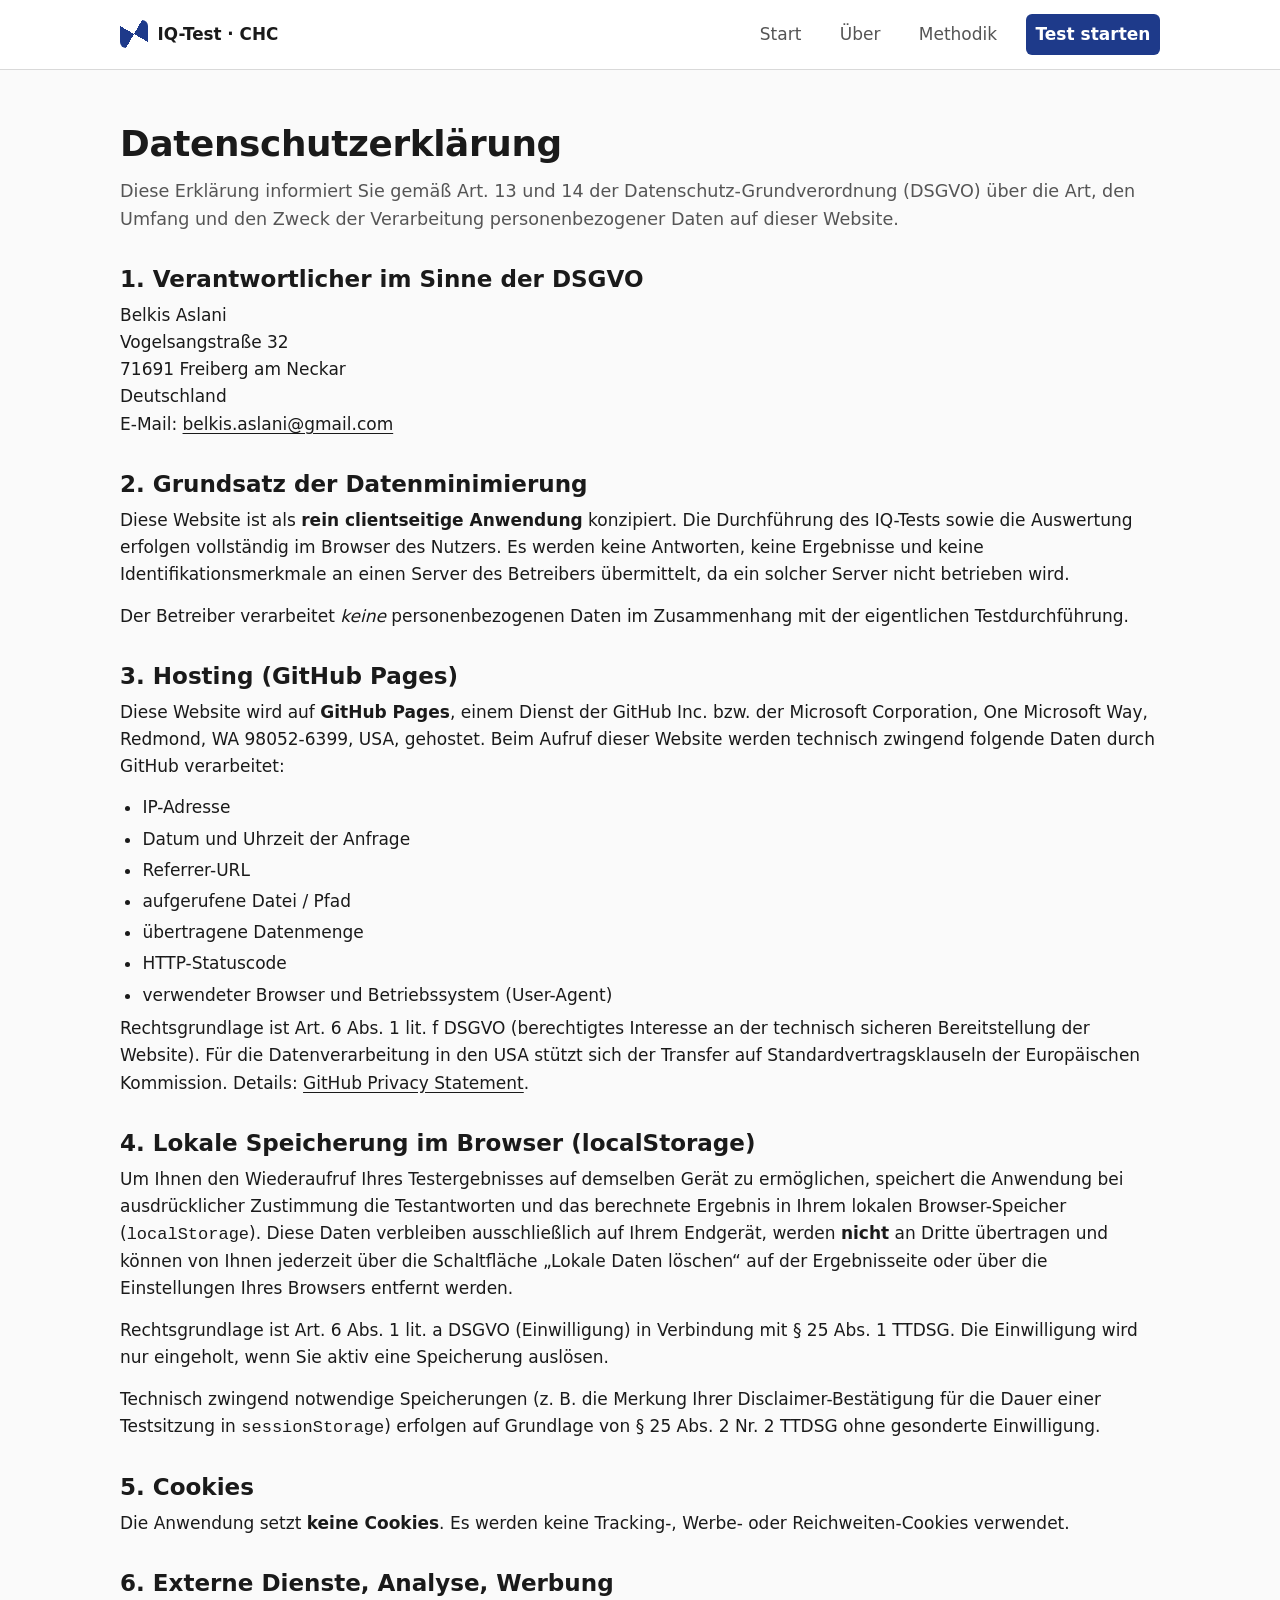
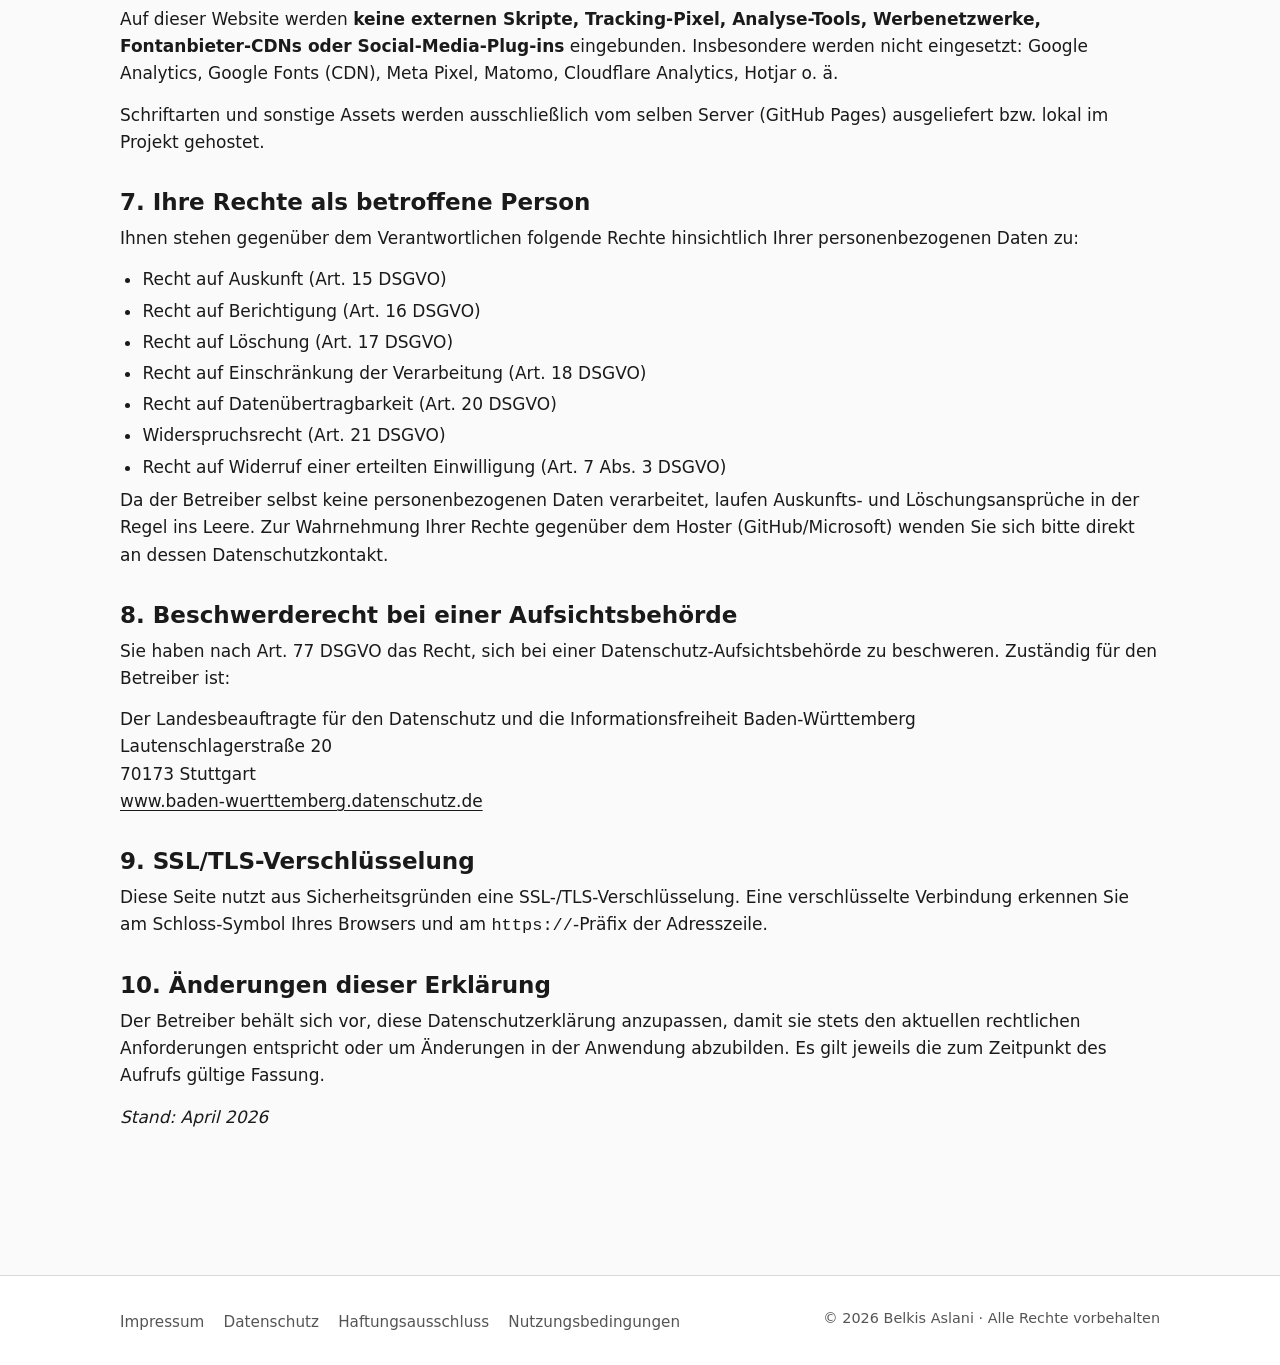
==== datenschutz.html @ 22a3ad87 "feat: IQ-Test · CHC v1.0 – statische, datenschutzfreundliche Web-App Wissenschaftlich fundierter Sel" ====
<!doctype html>
<html lang="de">
<head>
  <meta charset="utf-8">
  <meta name="viewport" content="width=device-width,initial-scale=1">
  <meta name="robots" content="index,follow">
  <meta name="description" content="Datenschutzerklärung nach DSGVO für den IQ-Test (CHC-basiert).">
  <title>Datenschutz – IQ-Test (CHC-basiert)</title>
  <link rel="stylesheet" href="assets/css/reset.css">
  <link rel="stylesheet" href="assets/css/main.css">
  <link rel="stylesheet" href="assets/css/print.css" media="print">
  <link rel="manifest" href="manifest.json">
  <link rel="icon" href="assets/img/favicon.svg" type="image/svg+xml">
</head>
<body>
  <a class="skiplink" href="#main">Zum Inhalt springen</a>
  <header class="site-header">
    <div class="container">
      <a class="brand" href="index.html" aria-label="Zur Startseite">
        <span class="brand-mark" aria-hidden="true"></span>
        <span class="brand-name">IQ-Test · CHC</span>
      </a>
      <nav class="site-nav" aria-label="Hauptnavigation">
        <a href="index.html">Start</a>
        <a href="ueber.html">Über</a>
        <a href="methodik.html">Methodik</a>
        <a href="test.html" class="btn-nav">Test starten</a>
      </nav>
    </div>
  </header>

  <main id="main" class="container content">
    <h1>Datenschutzerklärung</h1>
    <p class="lead">Diese Erklärung informiert Sie gemäß Art. 13 und 14 der Datenschutz-Grundverordnung
       (DSGVO) über die Art, den Umfang und den Zweck der Verarbeitung personenbezogener Daten auf
       dieser Website.</p>

    <section aria-labelledby="verantwortlicher">
      <h2 id="verantwortlicher">1. Verantwortlicher im Sinne der DSGVO</h2>
      <address>
        Belkis Aslani<br>
        Vogelsangstraße 32<br>
        71691 Freiberg am Neckar<br>
        Deutschland<br>
        E-Mail: <a href="mailto:belkis.aslani@gmail.com">belkis.aslani@gmail.com</a>
      </address>
    </section>

    <section aria-labelledby="grundsatz">
      <h2 id="grundsatz">2. Grundsatz der Datenminimierung</h2>
      <p>Diese Website ist als <strong>rein clientseitige Anwendung</strong> konzipiert. Die Durchführung
         des IQ-Tests sowie die Auswertung erfolgen vollständig im Browser des Nutzers. Es werden keine
         Antworten, keine Ergebnisse und keine Identifikationsmerkmale an einen Server des Betreibers
         übermittelt, da ein solcher Server nicht betrieben wird.</p>
      <p>Der Betreiber verarbeitet <em>keine</em> personenbezogenen Daten im Zusammenhang mit der
         eigentlichen Testdurchführung.</p>
    </section>

    <section aria-labelledby="hosting">
      <h2 id="hosting">3. Hosting (GitHub Pages)</h2>
      <p>Diese Website wird auf <strong>GitHub Pages</strong>, einem Dienst der GitHub Inc. bzw. der
         Microsoft Corporation, One Microsoft Way, Redmond, WA 98052-6399, USA, gehostet. Beim Aufruf
         dieser Website werden technisch zwingend folgende Daten durch GitHub verarbeitet:</p>
      <ul>
        <li>IP-Adresse</li>
        <li>Datum und Uhrzeit der Anfrage</li>
        <li>Referrer-URL</li>
        <li>aufgerufene Datei / Pfad</li>
        <li>übertragene Datenmenge</li>
        <li>HTTP-Statuscode</li>
        <li>verwendeter Browser und Betriebssystem (User-Agent)</li>
      </ul>
      <p>Rechtsgrundlage ist Art. 6 Abs. 1 lit. f DSGVO (berechtigtes Interesse an der technisch sicheren
         Bereitstellung der Website). Für die Datenverarbeitung in den USA stützt sich der Transfer auf
         Standardvertragsklauseln der Europäischen Kommission. Details:
         <a href="https://docs.github.com/site-policy/privacy-policies/github-general-privacy-statement"
            rel="noopener" target="_blank">GitHub Privacy Statement</a>.</p>
    </section>

    <section aria-labelledby="localstorage">
      <h2 id="localstorage">4. Lokale Speicherung im Browser (localStorage)</h2>
      <p>Um Ihnen den Wiederaufruf Ihres Testergebnisses auf demselben Gerät zu ermöglichen, speichert
         die Anwendung bei ausdrücklicher Zustimmung die Testantworten und das berechnete Ergebnis in
         Ihrem lokalen Browser-Speicher (<code>localStorage</code>). Diese Daten verbleiben
         ausschließlich auf Ihrem Endgerät, werden <strong>nicht</strong> an Dritte übertragen und
         können von Ihnen jederzeit über die Schaltfläche „Lokale Daten löschen“ auf der Ergebnisseite
         oder über die Einstellungen Ihres Browsers entfernt werden.</p>
      <p>Rechtsgrundlage ist Art. 6 Abs. 1 lit. a DSGVO (Einwilligung) in Verbindung mit § 25 Abs. 1 TTDSG.
         Die Einwilligung wird nur eingeholt, wenn Sie aktiv eine Speicherung auslösen.</p>
      <p>Technisch zwingend notwendige Speicherungen (z. B. die Merkung Ihrer Disclaimer-Bestätigung
         für die Dauer einer Testsitzung in <code>sessionStorage</code>) erfolgen auf Grundlage von
         § 25 Abs. 2 Nr. 2 TTDSG ohne gesonderte Einwilligung.</p>
    </section>

    <section aria-labelledby="cookies">
      <h2 id="cookies">5. Cookies</h2>
      <p>Die Anwendung setzt <strong>keine Cookies</strong>. Es werden keine Tracking-, Werbe- oder
         Reichweiten-Cookies verwendet.</p>
    </section>

    <section aria-labelledby="extern">
      <h2 id="extern">6. Externe Dienste, Analyse, Werbung</h2>
      <p>Auf dieser Website werden <strong>keine externen Skripte, Tracking-Pixel, Analyse-Tools,
         Werbenetzwerke, Fontanbieter-CDNs oder Social-Media-Plug-ins</strong> eingebunden.
         Insbesondere werden nicht eingesetzt: Google Analytics, Google Fonts (CDN), Meta Pixel,
         Matomo, Cloudflare Analytics, Hotjar o. ä.</p>
      <p>Schriftarten und sonstige Assets werden ausschließlich vom selben Server (GitHub Pages) ausgeliefert
         bzw. lokal im Projekt gehostet.</p>
    </section>

    <section aria-labelledby="rechte">
      <h2 id="rechte">7. Ihre Rechte als betroffene Person</h2>
      <p>Ihnen stehen gegenüber dem Verantwortlichen folgende Rechte hinsichtlich Ihrer personenbezogenen
         Daten zu:</p>
      <ul>
        <li>Recht auf Auskunft (Art. 15 DSGVO)</li>
        <li>Recht auf Berichtigung (Art. 16 DSGVO)</li>
        <li>Recht auf Löschung (Art. 17 DSGVO)</li>
        <li>Recht auf Einschränkung der Verarbeitung (Art. 18 DSGVO)</li>
        <li>Recht auf Datenübertragbarkeit (Art. 20 DSGVO)</li>
        <li>Widerspruchsrecht (Art. 21 DSGVO)</li>
        <li>Recht auf Widerruf einer erteilten Einwilligung (Art. 7 Abs. 3 DSGVO)</li>
      </ul>
      <p>Da der Betreiber selbst keine personenbezogenen Daten verarbeitet, laufen Auskunfts- und
         Löschungsansprüche in der Regel ins Leere. Zur Wahrnehmung Ihrer Rechte gegenüber dem Hoster
         (GitHub/Microsoft) wenden Sie sich bitte direkt an dessen Datenschutzkontakt.</p>
    </section>

    <section aria-labelledby="beschwerde">
      <h2 id="beschwerde">8. Beschwerderecht bei einer Aufsichtsbehörde</h2>
      <p>Sie haben nach Art. 77 DSGVO das Recht, sich bei einer Datenschutz-Aufsichtsbehörde zu beschweren.
         Zuständig für den Betreiber ist:</p>
      <address>
        Der Landesbeauftragte für den Datenschutz und die Informationsfreiheit Baden-Württemberg<br>
        Lautenschlagerstraße 20<br>
        70173 Stuttgart<br>
        <a href="https://www.baden-wuerttemberg.datenschutz.de/" rel="noopener">www.baden-wuerttemberg.datenschutz.de</a>
      </address>
    </section>

    <section aria-labelledby="ssl">
      <h2 id="ssl">9. SSL/TLS-Verschlüsselung</h2>
      <p>Diese Seite nutzt aus Sicherheitsgründen eine SSL-/TLS-Verschlüsselung. Eine verschlüsselte
         Verbindung erkennen Sie am Schloss-Symbol Ihres Browsers und am <code>https://</code>-Präfix
         der Adresszeile.</p>
    </section>

    <section aria-labelledby="aenderungen">
      <h2 id="aenderungen">10. Änderungen dieser Erklärung</h2>
      <p>Der Betreiber behält sich vor, diese Datenschutzerklärung anzupassen, damit sie stets den
         aktuellen rechtlichen Anforderungen entspricht oder um Änderungen in der Anwendung abzubilden.
         Es gilt jeweils die zum Zeitpunkt des Aufrufs gültige Fassung.</p>
      <p><em>Stand: April 2026</em></p>
    </section>
  </main>

  <footer class="site-footer">
    <div class="container">
      <nav aria-label="Rechtliche Hinweise">
        <a href="impressum.html">Impressum</a>
        <a href="datenschutz.html">Datenschutz</a>
        <a href="haftung.html">Haftungsausschluss</a>
        <a href="nutzungsbedingungen.html">Nutzungsbedingungen</a>
      </nav>
      <p class="copyright">© <span id="year"></span> Belkis Aslani · Alle Rechte vorbehalten</p>
    </div>
  </footer>
  <script>document.getElementById('year').textContent = new Date().getFullYear();</script>
</body>
</html>
---- assets/css/main.css ----
/* main.css — IQ-Test · CHC */

:root {
  --bg: #fafafa;
  --bg-elev: #ffffff;
  --fg: #1a1a1a;
  --fg-muted: #555;
  --fg-soft: #777;
  --accent: #1e3a8a;
  --accent-soft: #e0e7ff;
  --border: #d9d9d9;
  --border-strong: #b5b5b5;
  --focus: #1e3a8a;
  --danger: #b91c1c;
  --ok: #064e3b;
  --radius: 6px;
  --radius-lg: 12px;
  --shadow: 0 1px 2px rgba(0,0,0,0.06), 0 2px 8px rgba(0,0,0,0.04);
  --font-sans: -apple-system, BlinkMacSystemFont, "Segoe UI", Roboto, "Helvetica Neue",
               "Inter", "IBM Plex Sans", system-ui, Arial, sans-serif;
  --font-mono: ui-monospace, SFMono-Regular, Menlo, Consolas, "Liberation Mono",
               "JetBrains Mono", monospace;
  --maxw: 1040px;
}

@media (prefers-color-scheme: dark) {
  :root {
    --bg: #0f1115;
    --bg-elev: #171a20;
    --fg: #f1f1f1;
    --fg-muted: #bfc3cc;
    --fg-soft: #8a8f99;
    --accent: #8ea9ff;
    --accent-soft: #1f2a55;
    --border: #2a2f38;
    --border-strong: #3a4050;
    --focus: #8ea9ff;
    --shadow: 0 1px 2px rgba(0,0,0,0.5), 0 2px 8px rgba(0,0,0,0.35);
  }
}

html { color-scheme: light dark; }
body {
  background: var(--bg);
  color: var(--fg);
  font-family: var(--font-sans);
  font-size: 17px;
  line-height: 1.6;
  min-height: 100vh;
  -webkit-font-smoothing: antialiased;
  -moz-osx-font-smoothing: grayscale;
}

.container { width: min(100% - 2rem, var(--maxw)); margin-inline: auto; }

.skiplink {
  position: absolute; left: -9999px; top: 0;
  background: var(--accent); color: #fff; padding: 0.5rem 1rem;
  border-radius: 0 0 var(--radius) 0;
}
.skiplink:focus { left: 0; z-index: 100; }

/* Header */
.site-header {
  background: var(--bg-elev);
  border-bottom: 1px solid var(--border);
  position: sticky; top: 0; z-index: 10;
}
.site-header .container {
  display: flex; align-items: center; justify-content: space-between;
  padding-block: 0.85rem;
  gap: 1rem;
}
.brand {
  display: inline-flex; align-items: center; gap: 0.6rem;
  font-weight: 600; font-size: 1.05rem; text-decoration: none;
}
.brand-mark {
  display: inline-block; width: 28px; height: 28px;
  background:
    conic-gradient(from 210deg, var(--accent) 0 25%, transparent 25% 50%, var(--accent) 50% 75%, transparent 75% 100%);
  border-radius: 6px;
}
.site-nav {
  display: flex; gap: 0.4rem 1.2rem; align-items: center; flex-wrap: wrap;
}
.site-nav a {
  text-decoration: none; padding: 0.45rem 0.6rem; border-radius: var(--radius);
  color: var(--fg-muted);
}
.site-nav a:hover { color: var(--fg); background: var(--accent-soft); }
.btn-nav {
  background: var(--accent); color: #fff !important; padding: 0.5rem 0.9rem;
  border-radius: var(--radius); font-weight: 600;
}
.btn-nav:hover { filter: brightness(1.05); background: var(--accent); }

/* Typography */
h1 { font-size: clamp(1.8rem, 2.8vw, 2.4rem); line-height: 1.2; margin-block: 1.25rem 0.75rem; letter-spacing: -0.01em; }
h2 { font-size: clamp(1.25rem, 1.8vw, 1.5rem); line-height: 1.25; margin-block: 1.5rem 0.5rem; }
h3 { font-size: 1.1rem; margin-block: 1.1rem 0.4rem; }
p { margin-block: 0.4rem 0.9rem; }
.lead { font-size: 1.1rem; color: var(--fg-muted); }
address { font-style: normal; margin-block: 0.5rem 1rem; }
.content { padding-block: 2rem 3rem; }
.content section { margin-block: 2rem; }
.content ul { padding-left: 1.4rem; list-style: disc; }
.content ul li { margin-block: 0.25rem; }

/* Buttons */
.btn {
  display: inline-flex; align-items: center; justify-content: center;
  padding: 0.65rem 1.1rem; border-radius: var(--radius); font-weight: 600;
  border: 1px solid var(--border-strong); background: var(--bg-elev); color: var(--fg);
  transition: background 0.15s, border-color 0.15s, transform 0.05s;
}
.btn:hover { background: var(--accent-soft); border-color: var(--accent); }
.btn-primary { background: var(--accent); color: #fff; border-color: var(--accent); }
.btn-primary:hover { background: var(--accent); filter: brightness(1.08); }
.btn-ghost { border-color: transparent; }
.btn + .btn { margin-left: 0.6rem; }

/* Notices / Cards */
.notice {
  border: 1px solid var(--border-strong);
  background: var(--bg-elev);
  border-radius: var(--radius-lg);
  padding: 1.1rem 1.2rem;
  box-shadow: var(--shadow);
  margin-block: 1.5rem;
}
.notice h2 { margin-top: 0; }
.notice-strong { border-left: 4px solid var(--accent); }
.notice-warn { border-left: 4px solid var(--danger); }

/* Hero / Index */
.hero {
  padding-block: 3rem 2rem;
}
.hero h1 small { display: block; font-size: 0.9rem; font-weight: 500; color: var(--fg-muted); letter-spacing: 0.04em; text-transform: uppercase; margin-bottom: 0.5rem; }
.hero-actions { display: flex; gap: 0.8rem; flex-wrap: wrap; margin-top: 1.5rem; }
.grid-3 { display: grid; grid-template-columns: repeat(auto-fit, minmax(260px, 1fr)); gap: 1.25rem; margin-top: 2rem; }
.card {
  background: var(--bg-elev);
  border: 1px solid var(--border);
  border-radius: var(--radius-lg);
  padding: 1.2rem;
  box-shadow: var(--shadow);
}
.card h3 { margin-top: 0; }

/* Footer */
.site-footer {
  border-top: 1px solid var(--border);
  background: var(--bg-elev);
  padding-block: 1.5rem;
  margin-top: 4rem;
  color: var(--fg-muted);
  font-size: 0.95rem;
}
.site-footer nav { display: flex; gap: 0.8rem 1.2rem; flex-wrap: wrap; }
.site-footer nav a { text-decoration: none; color: var(--fg-muted); }
.site-footer nav a:hover { color: var(--fg); }
.site-footer .container { display: flex; justify-content: space-between; align-items: center; gap: 1rem; flex-wrap: wrap; }

/* Test shell */
.test-shell { padding-block: 1.5rem 3rem; }
.progress-wrap { display: flex; align-items: center; gap: 1rem; margin-bottom: 1.5rem; }
.progress-bar {
  flex: 1; height: 8px; background: var(--border); border-radius: 999px; overflow: hidden;
}
.progress-bar-fill {
  height: 100%; width: 0; background: var(--accent); transition: width 0.3s;
}
#progress-label, #timer {
  font-variant-numeric: tabular-nums;
  font-size: 0.95rem; color: var(--fg-muted);
  white-space: nowrap;
}
#timer {
  font-family: var(--font-mono); font-size: 1.05rem;
  padding: 0.25rem 0.5rem; background: var(--bg-elev); border: 1px solid var(--border);
  border-radius: var(--radius); min-width: 3.5rem; text-align: center;
}
#timer.warning { color: var(--danger); border-color: var(--danger); }

.item-panel {
  background: var(--bg-elev); border: 1px solid var(--border); border-radius: var(--radius-lg);
  padding: clamp(1rem, 2.5vw, 2rem); box-shadow: var(--shadow);
}
.item-stimulus { display: flex; flex-direction: column; align-items: center; justify-content: center; min-height: 180px; text-align: center; }
.item-svg { width: min(360px, 100%); height: auto; margin: 0 auto; color: var(--fg); }
.item-text { font-size: 1.1rem; margin-block: 0.35rem; color: var(--fg); white-space: pre-wrap; }
.item-question { margin-top: 1.25rem; font-weight: 600; font-size: 1.05rem; }

.options-grid {
  margin-top: 1.1rem;
  display: grid;
  grid-template-columns: repeat(auto-fit, minmax(160px, 1fr));
  gap: 0.6rem;
}
.option {
  display: flex; align-items: center; gap: 0.7rem;
  border: 1px solid var(--border-strong);
  background: var(--bg-elev);
  border-radius: var(--radius);
  padding: 0.7rem 0.9rem;
  text-align: left;
  min-height: 56px;
  transition: border-color 0.1s, background 0.1s;
}
.option:hover { border-color: var(--accent); background: var(--accent-soft); }
.option.selected { border-color: var(--accent); background: var(--accent-soft); box-shadow: inset 0 0 0 1px var(--accent); }
.option-marker {
  display: inline-flex; align-items: center; justify-content: center;
  width: 26px; height: 26px; border-radius: 50%;
  border: 1px solid var(--border-strong); font-weight: 700; font-size: 0.85rem;
  flex-shrink: 0;
}
.option.selected .option-marker { background: var(--accent); color: #fff; border-color: var(--accent); }
.option-content { flex: 1; min-width: 0; }
.option-content svg { max-width: 100px; max-height: 100px; margin: 0 auto; color: var(--fg); }

.actions-row { display: flex; justify-content: flex-end; margin-top: 1.2rem; }

.block-intro h2 { margin-top: 0; }
.block-intro button { margin-top: 1rem; }

.memory-box {
  font-family: var(--font-mono);
  font-size: clamp(1.6rem, 4vw, 2.4rem);
  letter-spacing: 0.25em;
  padding: 1.2rem 1.5rem;
  background: var(--accent-soft);
  border-radius: var(--radius);
  border: 1px solid var(--accent);
  color: var(--fg);
  margin-block: 1rem;
  min-height: 4rem;
  display: flex; align-items: center; justify-content: center;
}
.memory-note { color: var(--fg-muted); font-size: 0.95rem; }

/* Disclaimer form on test page */
.disclaimer-form {
  background: var(--bg-elev); border: 1px solid var(--border); border-radius: var(--radius-lg);
  padding: clamp(1rem, 2.5vw, 2rem); box-shadow: var(--shadow);
  margin-block: 1.5rem;
}
.disclaimer-form h2 { margin-top: 0; }
.form-row { margin-block: 1rem; display: grid; gap: 0.35rem; }
.form-row label { font-weight: 600; font-size: 0.95rem; }
.form-row select, .form-row input[type="text"] {
  border: 1px solid var(--border-strong); border-radius: var(--radius);
  background: var(--bg); color: var(--fg); padding: 0.55rem 0.7rem; width: 100%; max-width: 360px;
}
.checkbox-row { display: flex; gap: 0.6rem; align-items: flex-start; margin-block: 1rem; }
.checkbox-row input { margin-top: 0.3rem; }

/* Result page */
.result-headline {
  display: grid; grid-template-columns: 1fr; gap: 1rem; margin-block: 1.2rem 2rem;
}
@media (min-width: 720px) { .result-headline { grid-template-columns: auto 1fr; align-items: center; } }
.iq-big {
  background: var(--bg-elev); border: 1px solid var(--border-strong); border-radius: var(--radius-lg);
  padding: 1.25rem 1.5rem; text-align: center; min-width: 220px;
}
.iq-big .label { font-size: 0.85rem; color: var(--fg-muted); letter-spacing: 0.08em; text-transform: uppercase; }
.iq-big .value { font-size: 3.4rem; font-weight: 700; line-height: 1; margin-block: 0.3rem; font-variant-numeric: tabular-nums; }
.iq-big .range { color: var(--fg-muted); font-variant-numeric: tabular-nums; }
.iq-meta { display: grid; grid-template-columns: repeat(auto-fit, minmax(180px, 1fr)); gap: 0.75rem; }
.iq-meta .stat {
  background: var(--bg-elev); border: 1px solid var(--border); border-radius: var(--radius);
  padding: 0.75rem 1rem;
}
.iq-meta .stat .label { font-size: 0.85rem; color: var(--fg-muted); }
.iq-meta .stat .value { font-size: 1.3rem; font-weight: 600; margin-top: 0.2rem; }

/* Table */
.domain-table {
  width: 100%; border: 1px solid var(--border); border-radius: var(--radius); overflow: hidden;
}
.domain-table th, .domain-table td {
  padding: 0.6rem 0.8rem; text-align: left; border-bottom: 1px solid var(--border);
  font-size: 0.95rem;
}
.domain-table thead th { background: var(--accent-soft); color: var(--fg); font-weight: 600; }
.domain-table td.num, .domain-table th.num { text-align: right; font-variant-numeric: tabular-nums; }
.domain-table tbody tr:last-child td { border-bottom: 0; }

/* Radar */
.radar-wrap { display: flex; justify-content: center; margin-block: 1.5rem; }
.radar { width: min(460px, 100%); height: auto; }
.radar-ring { fill: none; stroke: var(--border); stroke-width: 1; }
.radar-axis { stroke: var(--border-strong); stroke-width: 1; }
.radar-label { fill: var(--fg-muted); font-size: 12px; font-family: var(--font-sans); }
.radar-data { fill: rgba(30, 58, 138, 0.18); stroke: var(--accent); stroke-width: 2; }
.radar-reference { fill: none; stroke: var(--border-strong); stroke-width: 1; stroke-dasharray: 4 3; }
.radar-dot { fill: var(--accent); }

/* Utility */
.row { display: flex; gap: 0.8rem; align-items: center; flex-wrap: wrap; }
.muted { color: var(--fg-muted); }
.text-small { font-size: 0.9rem; }
.hidden, [hidden] { display: none !important; }
.copyright { font-size: 0.9rem; color: var(--fg-muted); }
---- assets/css/print.css ----
/* print.css — Druckversion der Ergebnisseite */
@media print {
  .site-header, .site-footer, .btn, button, .actions-row, .no-print { display: none !important; }
  body { background: #fff !important; color: #000 !important; }
  .container { width: 100% !important; }
  .item-panel, .notice, .card, .iq-big, .iq-meta .stat {
    box-shadow: none !important;
    border: 1px solid #999 !important;
    page-break-inside: avoid;
  }
  .radar-data { fill: rgba(0,0,0,0.15) !important; stroke: #000 !important; }
  .radar-dot { fill: #000 !important; }
  .radar-axis, .radar-ring, .radar-reference { stroke: #555 !important; }
  .radar-label { fill: #000 !important; }
  a { color: #000; text-decoration: none; }
  h1 { font-size: 22pt; }
  h2 { font-size: 14pt; }
  p, td, th, li { font-size: 10.5pt; }
}
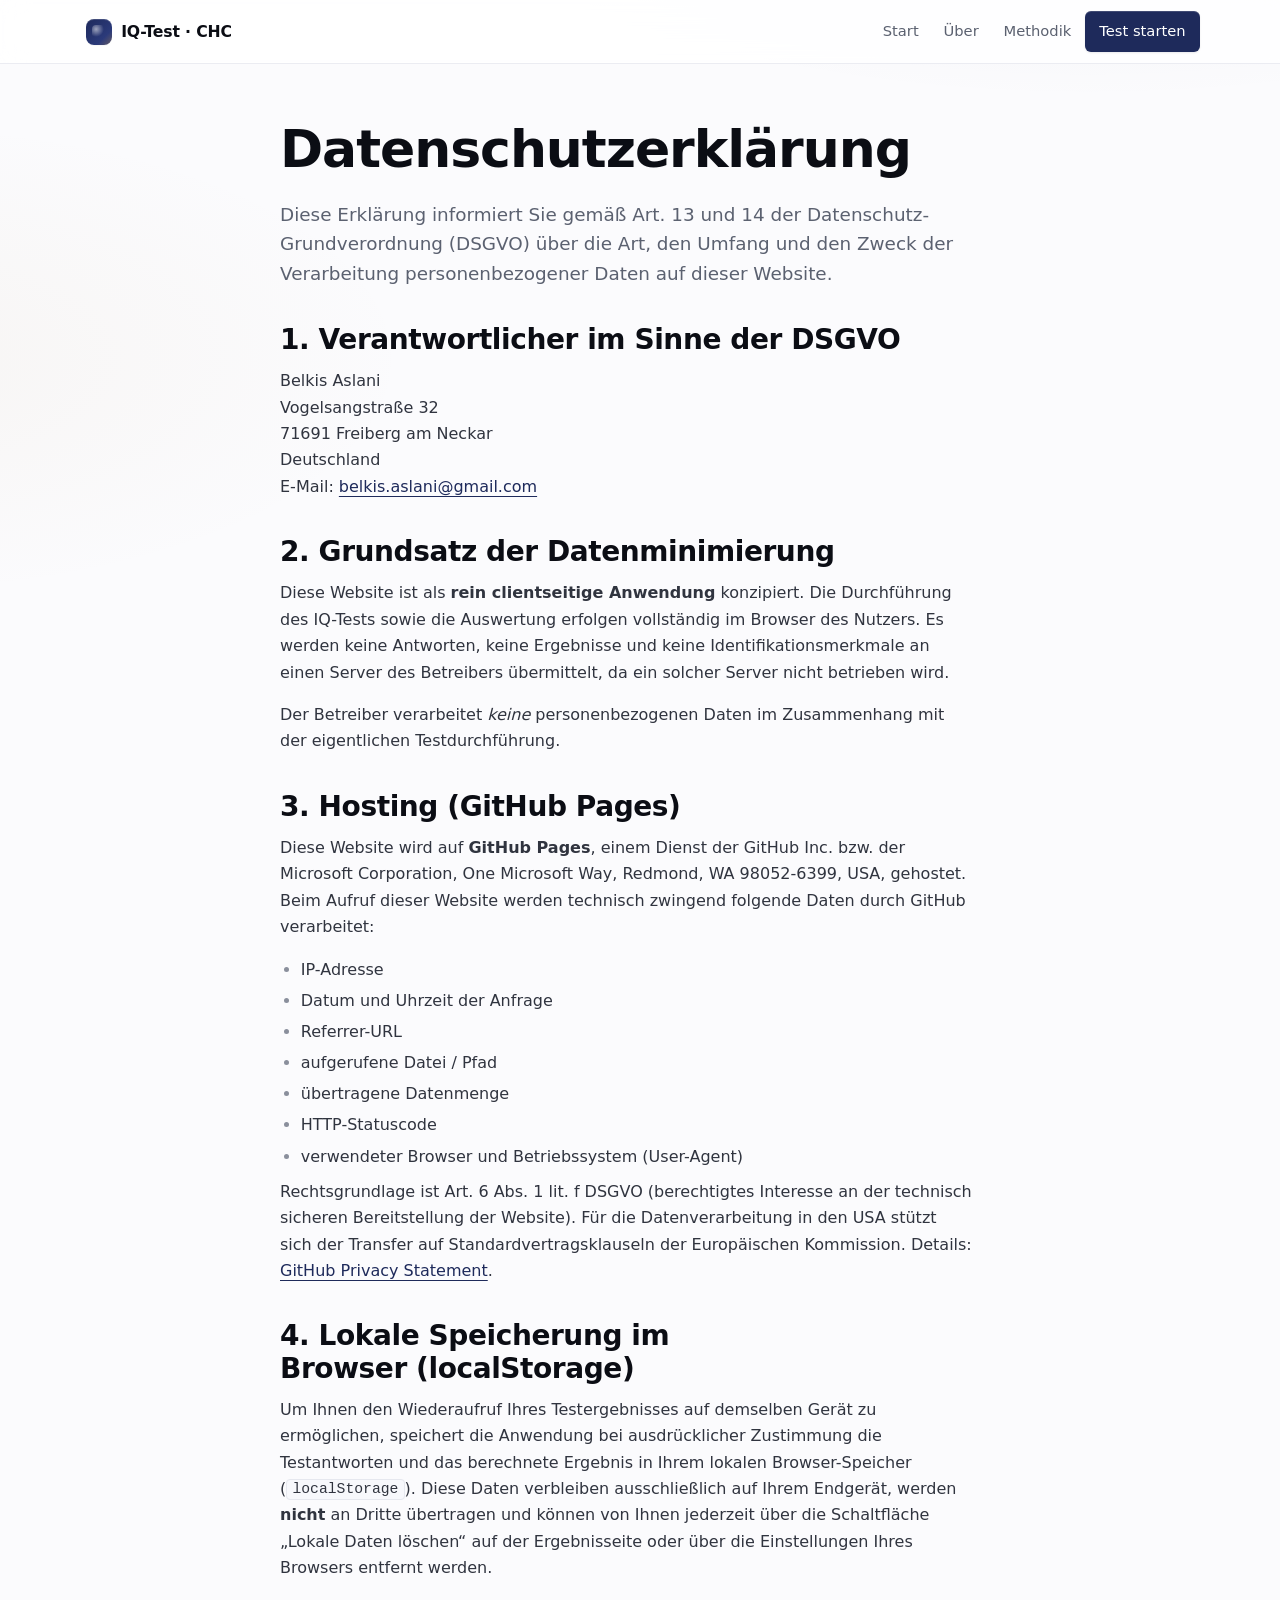
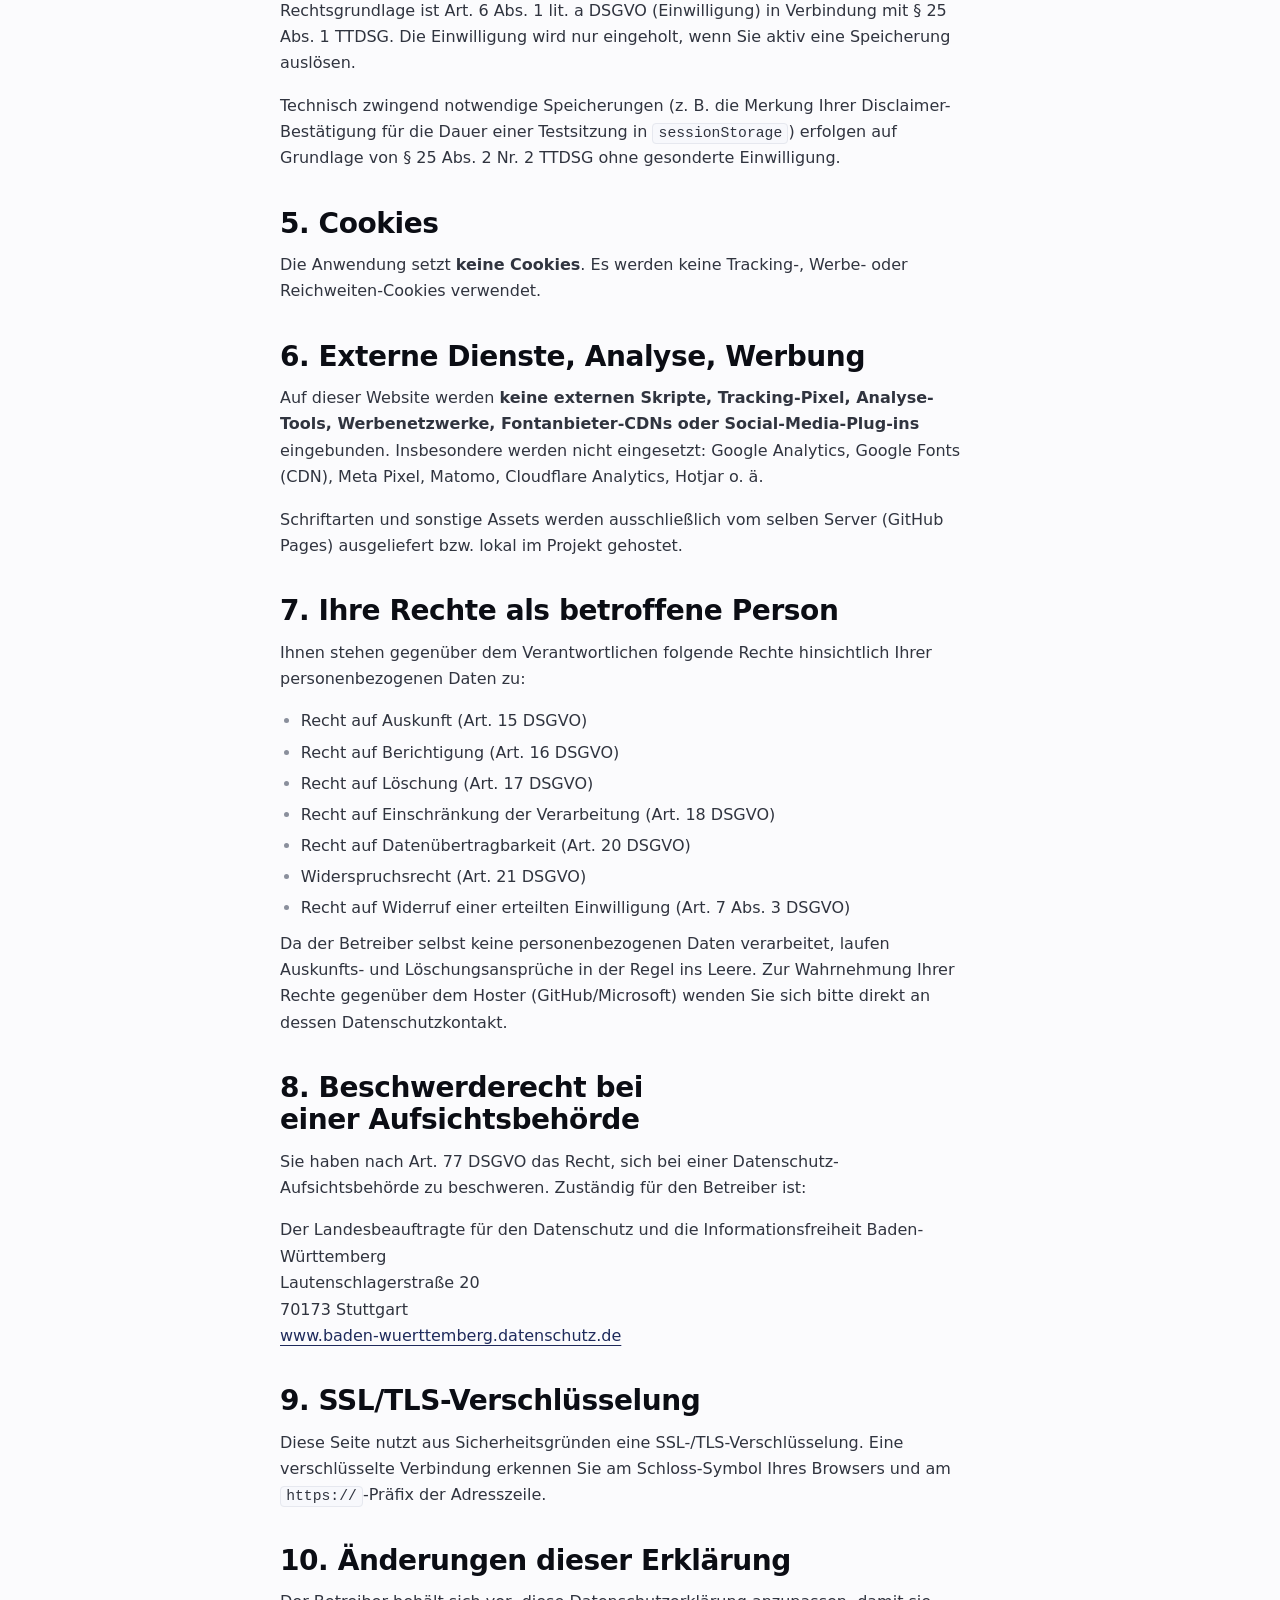
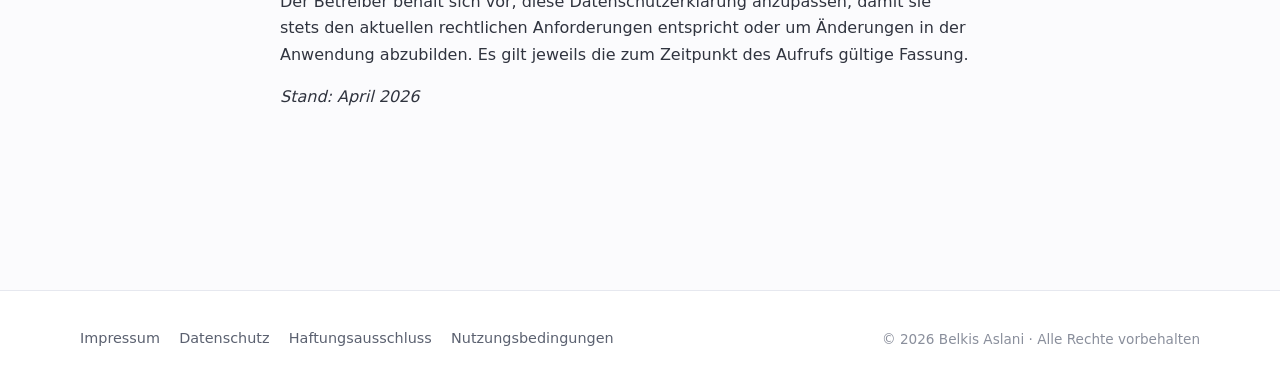
==== commit d3a15701: "feat: Auto-Versionierung von Service Worker + Update-Banner Service Worker: - BUILD_ID-Platzhalter w" ====
--- a/datenschutz.html
+++ b/datenschutz.html
@@ -165,6 +165,6 @@
       <p class="copyright">© <span id="year"></span> Belkis Aslani · Alle Rechte vorbehalten</p>
     </div>
   </footer>
-  <script>document.getElementById('year').textContent = new Date().getFullYear();</script>
+  <script type="module" src="assets/js/app.js"></script>
 </body>
 </html>
--- a/assets/css/main.css
+++ b/assets/css/main.css
@@ -1,307 +1,711 @@
-/* main.css — IQ-Test · CHC */
+/* =======================================================================
+   IQ-Test · CHC — Premium Design System
+   Token-basiert, mobile-first, layered shadows, subtile Gradients.
+   ======================================================================= */
 
 :root {
-  --bg: #fafafa;
-  --bg-elev: #ffffff;
-  --fg: #1a1a1a;
-  --fg-muted: #555;
-  --fg-soft: #777;
-  --accent: #1e3a8a;
-  --accent-soft: #e0e7ff;
-  --border: #d9d9d9;
-  --border-strong: #b5b5b5;
-  --focus: #1e3a8a;
-  --danger: #b91c1c;
-  --ok: #064e3b;
-  --radius: 6px;
-  --radius-lg: 12px;
-  --shadow: 0 1px 2px rgba(0,0,0,0.06), 0 2px 8px rgba(0,0,0,0.04);
-  --font-sans: -apple-system, BlinkMacSystemFont, "Segoe UI", Roboto, "Helvetica Neue",
-               "Inter", "IBM Plex Sans", system-ui, Arial, sans-serif;
-  --font-mono: ui-monospace, SFMono-Regular, Menlo, Consolas, "Liberation Mono",
+  /* Farbpalette · Light */
+  --bg:          #fbfbfd;
+  --bg-soft:     #f3f4f8;
+  --surface:     #ffffff;
+  --surface-2:   #f7f8fc;
+  --ink:         #0b0d14;
+  --ink-2:       #30343f;
+  --ink-muted:   #5b6170;
+  --ink-soft:    #8a8f9c;
+  --line:        #e6e8ef;
+  --line-strong: #d0d3dc;
+  --accent:      #1e2a5b;    /* Deep Navy */
+  --accent-2:    #2b3a7a;    /* Hover Navy */
+  --accent-ink:  #ffffff;
+  --accent-tint: #eef1fb;
+  --accent-ring: rgba(30, 42, 91, 0.35);
+  --highlight:   #b08849;    /* gebrochenes Gold als Akzent */
+  --danger:      #b91c1c;
+  --ok:          #0f6e52;
+
+  /* Layered shadows */
+  --shadow-xs:   0 1px 1px rgba(15,23,42,0.04);
+  --shadow-sm:   0 1px 2px rgba(15,23,42,0.06), 0 1px 3px rgba(15,23,42,0.04);
+  --shadow-md:   0 4px 10px -2px rgba(15,23,42,0.08), 0 2px 4px -2px rgba(15,23,42,0.05);
+  --shadow-lg:   0 18px 40px -20px rgba(15,23,42,0.22), 0 8px 16px -8px rgba(15,23,42,0.08);
+  --shadow-hero: 0 40px 80px -30px rgba(30,42,91,0.28);
+
+  /* Radii */
+  --r-xs: 6px;
+  --r-sm: 10px;
+  --r-md: 14px;
+  --r-lg: 20px;
+  --r-xl: 28px;
+  --r-pill: 999px;
+
+  /* Typografie */
+  --font-sans: "Inter", -apple-system, BlinkMacSystemFont, "Segoe UI",
+               Roboto, "Helvetica Neue", system-ui, Arial, sans-serif;
+  --font-display: "Inter", var(--font-sans);
+  --font-mono: ui-monospace, SFMono-Regular, Menlo, Consolas,
                "JetBrains Mono", monospace;
-  --maxw: 1040px;
+
+  /* Spacing & Layout */
+  --maxw: 1120px;
+  --maxw-text: 720px;
+  --header-h: 56px;
+  --focus: 2px solid var(--accent-ring);
+
+  /* Easing */
+  --ease: cubic-bezier(.2,.7,.2,1);
+}
+
+@media (min-width: 800px) {
+  :root { --header-h: 64px; }
 }
 
 @media (prefers-color-scheme: dark) {
   :root {
-    --bg: #0f1115;
-    --bg-elev: #171a20;
-    --fg: #f1f1f1;
-    --fg-muted: #bfc3cc;
-    --fg-soft: #8a8f99;
-    --accent: #8ea9ff;
-    --accent-soft: #1f2a55;
-    --border: #2a2f38;
-    --border-strong: #3a4050;
-    --focus: #8ea9ff;
-    --shadow: 0 1px 2px rgba(0,0,0,0.5), 0 2px 8px rgba(0,0,0,0.35);
+    --bg:          #0a0c13;
+    --bg-soft:     #0e1119;
+    --surface:     #131723;
+    --surface-2:   #181d2c;
+    --ink:         #f3f5fa;
+    --ink-2:       #d6dae5;
+    --ink-muted:   #a5abba;
+    --ink-soft:    #7a8092;
+    --line:        #242a39;
+    --line-strong: #353c50;
+    --accent:      #8aa1ff;
+    --accent-2:    #a0b3ff;
+    --accent-ink:  #0a0c13;
+    --accent-tint: #1a2144;
+    --accent-ring: rgba(138, 161, 255, 0.45);
+    --highlight:   #e3b877;
+
+    --shadow-xs:   0 1px 1px rgba(0,0,0,0.4);
+    --shadow-sm:   0 1px 2px rgba(0,0,0,0.4), 0 1px 3px rgba(0,0,0,0.3);
+    --shadow-md:   0 6px 14px -4px rgba(0,0,0,0.55), 0 2px 4px rgba(0,0,0,0.35);
+    --shadow-lg:   0 24px 48px -24px rgba(0,0,0,0.7), 0 10px 20px -10px rgba(0,0,0,0.45);
+    --shadow-hero: 0 40px 90px -30px rgba(0,0,0,0.7);
   }
 }
 
-html { color-scheme: light dark; }
+html { color-scheme: light dark; scroll-behavior: smooth; }
+
 body {
-  background: var(--bg);
-  color: var(--fg);
+  background:
+    radial-gradient(1200px 500px at 85% -200px, rgba(30,42,91,0.07), transparent 60%),
+    radial-gradient(900px 400px at -10% 10%, rgba(176,136,73,0.05), transparent 60%),
+    var(--bg);
+  color: var(--ink);
   font-family: var(--font-sans);
-  font-size: 17px;
-  line-height: 1.6;
+  font-size: 16px;
+  line-height: 1.65;
   min-height: 100vh;
   -webkit-font-smoothing: antialiased;
   -moz-osx-font-smoothing: grayscale;
-}
-
-.container { width: min(100% - 2rem, var(--maxw)); margin-inline: auto; }
+  text-rendering: optimizeLegibility;
+  font-feature-settings: "ss01", "cv11";
+}
+
+@media (prefers-color-scheme: dark) {
+  body {
+    background:
+      radial-gradient(1200px 500px at 85% -200px, rgba(138,161,255,0.08), transparent 60%),
+      radial-gradient(900px 400px at -10% 10%, rgba(227,184,119,0.04), transparent 60%),
+      var(--bg);
+  }
+}
+
+.container {
+  width: min(100% - 2rem, var(--maxw));
+  margin-inline: auto;
+}
 
 .skiplink {
-  position: absolute; left: -9999px; top: 0;
-  background: var(--accent); color: #fff; padding: 0.5rem 1rem;
-  border-radius: 0 0 var(--radius) 0;
-}
-.skiplink:focus { left: 0; z-index: 100; }
-
-/* Header */
+  position: fixed; top: -100px; left: 1rem; z-index: 999;
+  background: var(--accent); color: var(--accent-ink);
+  padding: 0.6rem 1rem; border-radius: var(--r-xs);
+  transition: top 0.2s var(--ease);
+}
+.skiplink:focus { top: 0.75rem; }
+
+/* ───────── Header ───────── */
 .site-header {
-  background: var(--bg-elev);
-  border-bottom: 1px solid var(--border);
-  position: sticky; top: 0; z-index: 10;
+  position: sticky; top: 0; z-index: 40;
+  height: var(--header-h);
+  background: color-mix(in srgb, var(--surface) 82%, transparent);
+  backdrop-filter: saturate(180%) blur(14px);
+  -webkit-backdrop-filter: saturate(180%) blur(14px);
+  border-bottom: 1px solid color-mix(in srgb, var(--line) 80%, transparent);
 }
 .site-header .container {
+  height: 100%;
   display: flex; align-items: center; justify-content: space-between;
-  padding-block: 0.85rem;
+  gap: 0.75rem;
+}
+.brand {
+  display: inline-flex; align-items: center; gap: 0.55rem;
+  font-weight: 650; font-size: 0.98rem; letter-spacing: -0.01em;
+  text-decoration: none; color: var(--ink);
+  padding: 0.25rem 0.4rem; border-radius: var(--r-xs);
+  transition: background 0.15s var(--ease);
+}
+.brand:hover { background: var(--surface-2); text-decoration: none; }
+.brand-mark {
+  position: relative;
+  width: 26px; height: 26px; border-radius: 8px;
+  background:
+    linear-gradient(135deg, var(--accent) 0%, var(--accent-2) 70%, var(--highlight) 140%);
+  box-shadow: inset 0 1px 0 rgba(255,255,255,0.15), var(--shadow-xs);
+}
+.brand-mark::after {
+  content: ""; position: absolute; inset: 6px;
+  border-radius: 4px;
+  background: radial-gradient(circle at 30% 30%, rgba(255,255,255,0.55), transparent 55%);
+}
+.brand-name { white-space: nowrap; }
+
+/* Nav */
+.site-nav {
+  display: flex; align-items: center;
+  gap: 0.15rem;
+}
+.site-nav a {
+  text-decoration: none; color: var(--ink-muted);
+  font-size: 0.92rem; font-weight: 500;
+  padding: 0.5rem 0.7rem; border-radius: var(--r-xs);
+  transition: color 0.12s, background 0.12s;
+}
+.site-nav a:hover { color: var(--ink); background: var(--surface-2); }
+.btn-nav {
+  background: var(--accent) !important; color: var(--accent-ink) !important;
+  padding: 0.5rem 0.9rem !important; font-weight: 600;
+  box-shadow: 0 1px 0 rgba(255,255,255,0.15) inset, var(--shadow-sm);
+}
+.btn-nav:hover { background: var(--accent-2) !important; transform: translateY(-1px); }
+
+/* Mobile Header Kompakt */
+@media (max-width: 520px) {
+  .brand-name { display: none; }
+  .site-nav { gap: 0; }
+  .site-nav a:not(.btn-nav) {
+    padding: 0.4rem 0.55rem; font-size: 0.85rem;
+  }
+  .btn-nav { padding: 0.45rem 0.75rem !important; font-size: 0.85rem; }
+}
+@media (max-width: 400px) {
+  .site-nav a:not(.btn-nav) { display: none; }
+}
+
+/* ───────── Typografie ───────── */
+h1, h2, h3, h4 {
+  font-family: var(--font-display);
+  color: var(--ink);
+  letter-spacing: -0.02em;
+  line-height: 1.15;
+  text-wrap: balance;
+}
+h1 { font-size: clamp(2rem, 5vw + 0.5rem, 3.25rem); font-weight: 700; margin-block: 1rem 1.25rem; }
+h2 { font-size: clamp(1.35rem, 2vw + 0.6rem, 1.75rem); font-weight: 650; margin-block: 2rem 0.75rem; letter-spacing: -0.015em; }
+h3 { font-size: 1.1rem; font-weight: 600; margin-block: 1.25rem 0.4rem; letter-spacing: -0.01em; }
+p  { margin-block: 0.55rem 1rem; color: var(--ink-2); max-width: 68ch; }
+.lead { font-size: 1.15rem; color: var(--ink-muted); line-height: 1.6; max-width: 62ch; }
+address { font-style: normal; margin-block: 0.5rem 1rem; color: var(--ink-2); }
+a { color: var(--accent); text-underline-offset: 4px; text-decoration-thickness: 1px; }
+a:hover { color: var(--accent-2); text-decoration-thickness: 2px; }
+code { font-family: var(--font-mono); font-size: 0.92em; background: var(--surface-2); padding: 0.1em 0.35em; border-radius: 4px; border: 1px solid var(--line); }
+pre.formula {
+  font-family: var(--font-mono); font-size: 0.95rem; line-height: 1.7;
+  background: var(--surface-2); border: 1px solid var(--line);
+  border-left: 3px solid var(--accent);
+  border-radius: var(--r-sm);
+  padding: 0.9rem 1.1rem; margin-block: 0.8rem 1.2rem;
+  overflow-x: auto; color: var(--ink);
+}
+
+.content { padding-block: 2.5rem 4rem; max-width: var(--maxw-text); }
+.content.wide { max-width: var(--maxw); }
+.content section { margin-block: 2.25rem; }
+.content ul { padding-left: 1.3rem; list-style: disc; }
+.content ul li { margin-block: 0.3rem; color: var(--ink-2); }
+.content ul li::marker { color: var(--ink-soft); }
+
+/* ───────── Buttons ───────── */
+.btn {
+  display: inline-flex; align-items: center; justify-content: center; gap: 0.5rem;
+  padding: 0.72rem 1.15rem; border-radius: var(--r-sm);
+  font-weight: 600; font-size: 0.95rem;
+  border: 1px solid var(--line-strong); background: var(--surface); color: var(--ink);
+  cursor: pointer; text-decoration: none;
+  transition: transform 0.08s var(--ease), background 0.15s, border-color 0.15s, box-shadow 0.15s;
+  box-shadow: var(--shadow-xs);
+  -webkit-tap-highlight-color: transparent;
+}
+.btn:hover { background: var(--surface-2); border-color: var(--line-strong); transform: translateY(-1px); box-shadow: var(--shadow-sm); text-decoration: none; }
+.btn:active { transform: translateY(0); }
+.btn:disabled { opacity: 0.45; cursor: not-allowed; transform: none; box-shadow: none; }
+.btn-primary {
+  background: linear-gradient(180deg, var(--accent-2), var(--accent));
+  color: var(--accent-ink); border-color: transparent;
+  box-shadow: 0 1px 0 rgba(255,255,255,0.15) inset, var(--shadow-sm);
+}
+.btn-primary:hover { background: linear-gradient(180deg, var(--accent-2), var(--accent-2)); color: var(--accent-ink); filter: brightness(1.05); box-shadow: var(--shadow-md); }
+.btn-ghost { border-color: transparent; background: transparent; }
+.btn-ghost:hover { background: var(--surface-2); }
+.btn + .btn { margin-left: 0.5rem; }
+
+/* ───────── Footer ───────── */
+.site-footer {
+  margin-top: 5rem;
+  border-top: 1px solid var(--line);
+  background: var(--surface);
+  padding-block: 2rem;
+  color: var(--ink-muted);
+  font-size: 0.9rem;
+}
+.site-footer .container {
+  display: flex; justify-content: space-between; align-items: center;
+  gap: 1rem 2rem; flex-wrap: wrap;
+}
+.site-footer nav { display: flex; gap: 0.2rem 1.2rem; flex-wrap: wrap; }
+.site-footer nav a { color: var(--ink-muted); text-decoration: none; padding: 0.25rem 0; }
+.site-footer nav a:hover { color: var(--ink); }
+.copyright { font-size: 0.85rem; color: var(--ink-soft); margin: 0; }
+
+/* ───────── Utilities ───────── */
+.muted { color: var(--ink-muted); }
+.text-small { font-size: 0.88rem; }
+.hidden, [hidden] { display: none !important; }
+.row { display: flex; gap: 0.8rem; align-items: center; flex-wrap: wrap; }
+:focus-visible { outline: var(--focus); outline-offset: 2px; border-radius: var(--r-xs); }
+
+/* ───────── Hero (Index) ───────── */
+.hero {
+  padding-block: clamp(2.5rem, 6vw, 5rem) 2rem;
+  position: relative;
+}
+.hero .eyebrow {
+  display: inline-flex; align-items: center; gap: 0.55rem;
+  padding: 0.35rem 0.75rem;
+  font-size: 0.78rem; font-weight: 600;
+  letter-spacing: 0.06em; text-transform: uppercase;
+  color: var(--accent);
+  background: var(--accent-tint);
+  border: 1px solid color-mix(in srgb, var(--accent) 20%, transparent);
+  border-radius: var(--r-pill);
+  margin-bottom: 1.25rem;
+}
+.hero .eyebrow::before {
+  content: ""; width: 6px; height: 6px; border-radius: 50%;
+  background: var(--accent);
+  box-shadow: 0 0 0 3px color-mix(in srgb, var(--accent) 18%, transparent);
+}
+.hero h1 {
+  font-size: clamp(2.1rem, 4.5vw + 0.8rem, 3.6rem);
+  font-weight: 720;
+  letter-spacing: -0.025em;
+  margin-block: 0.5rem 1.25rem;
+}
+.hero h1 .gradient {
+  background: linear-gradient(120deg, var(--accent) 10%, var(--highlight) 95%);
+  -webkit-background-clip: text; background-clip: text; color: transparent;
+}
+.hero .lead { font-size: 1.15rem; max-width: 60ch; }
+.hero-actions {
+  display: flex; gap: 0.75rem; flex-wrap: wrap;
+  margin-top: 1.75rem;
+}
+.hero-meta {
+  display: flex; flex-wrap: wrap; gap: 0.5rem 1.5rem;
+  margin-top: 2rem; padding-top: 1.25rem;
+  border-top: 1px solid var(--line);
+  font-size: 0.88rem; color: var(--ink-muted);
+}
+.hero-meta span { display: inline-flex; align-items: center; gap: 0.4rem; }
+.hero-meta span::before {
+  content: ""; width: 6px; height: 6px; border-radius: 50%;
+  background: var(--ok); box-shadow: 0 0 0 3px color-mix(in srgb, var(--ok) 20%, transparent);
+}
+
+/* ───────── Cards Grid ───────── */
+.grid-3 {
+  display: grid;
+  grid-template-columns: repeat(auto-fit, minmax(260px, 1fr));
   gap: 1rem;
-}
-.brand {
-  display: inline-flex; align-items: center; gap: 0.6rem;
-  font-weight: 600; font-size: 1.05rem; text-decoration: none;
-}
-.brand-mark {
-  display: inline-block; width: 28px; height: 28px;
+  margin-top: 1.5rem;
+}
+.card {
+  position: relative;
+  background: var(--surface);
+  border: 1px solid var(--line);
+  border-radius: var(--r-lg);
+  padding: 1.4rem 1.4rem 1.5rem;
+  box-shadow: var(--shadow-sm);
+  transition: transform 0.18s var(--ease), box-shadow 0.18s var(--ease), border-color 0.18s;
+}
+.card:hover { transform: translateY(-2px); box-shadow: var(--shadow-lg); border-color: var(--line-strong); }
+.card h3 { margin-top: 0; font-size: 1.05rem; }
+.card h3::before {
+  content: ""; display: block; width: 28px; height: 3px; border-radius: 2px;
+  background: linear-gradient(90deg, var(--accent), var(--highlight));
+  margin-bottom: 0.75rem;
+}
+.card p { margin: 0; color: var(--ink-muted); font-size: 0.95rem; }
+
+/* ───────── Notices ───────── */
+.notice {
+  background: var(--surface);
+  border: 1px solid var(--line);
+  border-radius: var(--r-md);
+  padding: 1.2rem 1.4rem;
+  box-shadow: var(--shadow-sm);
+  margin-block: 1.5rem;
+}
+.notice h2 { margin-top: 0; font-size: 1.15rem; }
+.notice p { color: var(--ink-2); }
+.notice p:last-child { margin-bottom: 0; }
+.notice-strong {
+  border-left: 3px solid var(--accent);
   background:
-    conic-gradient(from 210deg, var(--accent) 0 25%, transparent 25% 50%, var(--accent) 50% 75%, transparent 75% 100%);
-  border-radius: 6px;
-}
-.site-nav {
-  display: flex; gap: 0.4rem 1.2rem; align-items: center; flex-wrap: wrap;
-}
-.site-nav a {
-  text-decoration: none; padding: 0.45rem 0.6rem; border-radius: var(--radius);
-  color: var(--fg-muted);
-}
-.site-nav a:hover { color: var(--fg); background: var(--accent-soft); }
-.btn-nav {
-  background: var(--accent); color: #fff !important; padding: 0.5rem 0.9rem;
-  border-radius: var(--radius); font-weight: 600;
-}
-.btn-nav:hover { filter: brightness(1.05); background: var(--accent); }
-
-/* Typography */
-h1 { font-size: clamp(1.8rem, 2.8vw, 2.4rem); line-height: 1.2; margin-block: 1.25rem 0.75rem; letter-spacing: -0.01em; }
-h2 { font-size: clamp(1.25rem, 1.8vw, 1.5rem); line-height: 1.25; margin-block: 1.5rem 0.5rem; }
-h3 { font-size: 1.1rem; margin-block: 1.1rem 0.4rem; }
-p { margin-block: 0.4rem 0.9rem; }
-.lead { font-size: 1.1rem; color: var(--fg-muted); }
-address { font-style: normal; margin-block: 0.5rem 1rem; }
-.content { padding-block: 2rem 3rem; }
-.content section { margin-block: 2rem; }
-.content ul { padding-left: 1.4rem; list-style: disc; }
-.content ul li { margin-block: 0.25rem; }
-
-/* Buttons */
-.btn {
-  display: inline-flex; align-items: center; justify-content: center;
-  padding: 0.65rem 1.1rem; border-radius: var(--radius); font-weight: 600;
-  border: 1px solid var(--border-strong); background: var(--bg-elev); color: var(--fg);
-  transition: background 0.15s, border-color 0.15s, transform 0.05s;
-}
-.btn:hover { background: var(--accent-soft); border-color: var(--accent); }
-.btn-primary { background: var(--accent); color: #fff; border-color: var(--accent); }
-.btn-primary:hover { background: var(--accent); filter: brightness(1.08); }
-.btn-ghost { border-color: transparent; }
-.btn + .btn { margin-left: 0.6rem; }
-
-/* Notices / Cards */
-.notice {
-  border: 1px solid var(--border-strong);
-  background: var(--bg-elev);
-  border-radius: var(--radius-lg);
-  padding: 1.1rem 1.2rem;
-  box-shadow: var(--shadow);
-  margin-block: 1.5rem;
-}
-.notice h2 { margin-top: 0; }
-.notice-strong { border-left: 4px solid var(--accent); }
-.notice-warn { border-left: 4px solid var(--danger); }
-
-/* Hero / Index */
-.hero {
-  padding-block: 3rem 2rem;
-}
-.hero h1 small { display: block; font-size: 0.9rem; font-weight: 500; color: var(--fg-muted); letter-spacing: 0.04em; text-transform: uppercase; margin-bottom: 0.5rem; }
-.hero-actions { display: flex; gap: 0.8rem; flex-wrap: wrap; margin-top: 1.5rem; }
-.grid-3 { display: grid; grid-template-columns: repeat(auto-fit, minmax(260px, 1fr)); gap: 1.25rem; margin-top: 2rem; }
-.card {
-  background: var(--bg-elev);
-  border: 1px solid var(--border);
-  border-radius: var(--radius-lg);
-  padding: 1.2rem;
-  box-shadow: var(--shadow);
-}
-.card h3 { margin-top: 0; }
-
-/* Footer */
-.site-footer {
-  border-top: 1px solid var(--border);
-  background: var(--bg-elev);
-  padding-block: 1.5rem;
-  margin-top: 4rem;
-  color: var(--fg-muted);
-  font-size: 0.95rem;
-}
-.site-footer nav { display: flex; gap: 0.8rem 1.2rem; flex-wrap: wrap; }
-.site-footer nav a { text-decoration: none; color: var(--fg-muted); }
-.site-footer nav a:hover { color: var(--fg); }
-.site-footer .container { display: flex; justify-content: space-between; align-items: center; gap: 1rem; flex-wrap: wrap; }
-
-/* Test shell */
-.test-shell { padding-block: 1.5rem 3rem; }
-.progress-wrap { display: flex; align-items: center; gap: 1rem; margin-bottom: 1.5rem; }
+    linear-gradient(90deg, var(--accent-tint) 0%, transparent 40%),
+    var(--surface);
+}
+.notice-warn {
+  border-left: 3px solid var(--danger);
+  background:
+    linear-gradient(90deg, color-mix(in srgb, var(--danger) 10%, transparent) 0%, transparent 40%),
+    var(--surface);
+}
+
+/* ───────── Test Shell ───────── */
+.test-shell { padding-block: 1.25rem 3rem; }
+.progress-wrap {
+  display: flex; align-items: center; gap: 0.9rem; margin-bottom: 1.2rem;
+  flex-wrap: wrap;
+}
 .progress-bar {
-  flex: 1; height: 8px; background: var(--border); border-radius: 999px; overflow: hidden;
+  flex: 1; min-width: 180px;
+  height: 6px; background: var(--line); border-radius: var(--r-pill); overflow: hidden;
 }
 .progress-bar-fill {
-  height: 100%; width: 0; background: var(--accent); transition: width 0.3s;
-}
-#progress-label, #timer {
+  height: 100%; width: 0;
+  background: linear-gradient(90deg, var(--accent), var(--accent-2));
+  border-radius: inherit;
+  transition: width 0.35s var(--ease);
+}
+#progress-label {
+  font-size: 0.85rem; font-weight: 500; color: var(--ink-muted);
+  font-variant-numeric: tabular-nums; letter-spacing: -0.005em;
+}
+#timer {
+  font-family: var(--font-mono); font-size: 0.95rem; font-weight: 600;
   font-variant-numeric: tabular-nums;
-  font-size: 0.95rem; color: var(--fg-muted);
-  white-space: nowrap;
-}
-#timer {
-  font-family: var(--font-mono); font-size: 1.05rem;
-  padding: 0.25rem 0.5rem; background: var(--bg-elev); border: 1px solid var(--border);
-  border-radius: var(--radius); min-width: 3.5rem; text-align: center;
-}
-#timer.warning { color: var(--danger); border-color: var(--danger); }
-
+  padding: 0.35rem 0.65rem;
+  background: var(--surface); border: 1px solid var(--line);
+  border-radius: var(--r-sm);
+  color: var(--ink);
+  min-width: 3.2rem; text-align: center;
+  box-shadow: var(--shadow-xs);
+}
+#timer.warning {
+  color: var(--danger); border-color: var(--danger);
+  background: color-mix(in srgb, var(--danger) 8%, var(--surface));
+  animation: pulse 1s ease-in-out infinite;
+}
+@keyframes pulse { 50% { box-shadow: 0 0 0 4px color-mix(in srgb, var(--danger) 18%, transparent); } }
+
+/* Item-Panel */
 .item-panel {
-  background: var(--bg-elev); border: 1px solid var(--border); border-radius: var(--radius-lg);
-  padding: clamp(1rem, 2.5vw, 2rem); box-shadow: var(--shadow);
-}
-.item-stimulus { display: flex; flex-direction: column; align-items: center; justify-content: center; min-height: 180px; text-align: center; }
-.item-svg { width: min(360px, 100%); height: auto; margin: 0 auto; color: var(--fg); }
-.item-text { font-size: 1.1rem; margin-block: 0.35rem; color: var(--fg); white-space: pre-wrap; }
-.item-question { margin-top: 1.25rem; font-weight: 600; font-size: 1.05rem; }
-
+  background: var(--surface);
+  border: 1px solid var(--line);
+  border-radius: var(--r-lg);
+  padding: clamp(1.25rem, 3vw, 2.25rem);
+  box-shadow: var(--shadow-md);
+}
+.item-stimulus {
+  display: flex; flex-direction: column; align-items: center; justify-content: center;
+  min-height: 180px; text-align: center; gap: 0.3rem;
+  padding: 1rem 0;
+}
+.item-svg {
+  width: min(380px, 100%); height: auto; color: var(--ink);
+  filter: drop-shadow(0 2px 6px rgba(15,23,42,0.08));
+}
+.item-text {
+  font-size: 1.05rem; color: var(--ink);
+  white-space: pre-wrap; margin: 0;
+  max-width: 60ch;
+}
+.item-question {
+  margin-top: 1.25rem; font-weight: 600; font-size: 1.05rem;
+  color: var(--ink); letter-spacing: -0.005em;
+}
+
+/* Optionen */
 .options-grid {
-  margin-top: 1.1rem;
+  margin-top: 1.2rem;
   display: grid;
-  grid-template-columns: repeat(auto-fit, minmax(160px, 1fr));
-  gap: 0.6rem;
+  grid-template-columns: repeat(auto-fit, minmax(180px, 1fr));
+  gap: 0.65rem;
 }
 .option {
-  display: flex; align-items: center; gap: 0.7rem;
-  border: 1px solid var(--border-strong);
-  background: var(--bg-elev);
-  border-radius: var(--radius);
-  padding: 0.7rem 0.9rem;
+  display: flex; align-items: center; gap: 0.75rem;
+  padding: 0.8rem 1rem;
+  min-height: 60px;
+  background: var(--surface);
+  border: 1px solid var(--line-strong);
+  border-radius: var(--r-sm);
   text-align: left;
-  min-height: 56px;
-  transition: border-color 0.1s, background 0.1s;
-}
-.option:hover { border-color: var(--accent); background: var(--accent-soft); }
-.option.selected { border-color: var(--accent); background: var(--accent-soft); box-shadow: inset 0 0 0 1px var(--accent); }
+  cursor: pointer;
+  transition: transform 0.08s var(--ease), border-color 0.15s, background 0.15s, box-shadow 0.15s;
+  box-shadow: var(--shadow-xs);
+}
+.option:hover {
+  border-color: var(--accent);
+  background: var(--accent-tint);
+  transform: translateY(-1px);
+  box-shadow: var(--shadow-sm);
+}
+.option.selected {
+  border-color: var(--accent);
+  background: var(--accent-tint);
+  box-shadow: 0 0 0 3px var(--accent-ring), var(--shadow-sm);
+}
 .option-marker {
   display: inline-flex; align-items: center; justify-content: center;
-  width: 26px; height: 26px; border-radius: 50%;
-  border: 1px solid var(--border-strong); font-weight: 700; font-size: 0.85rem;
   flex-shrink: 0;
-}
-.option.selected .option-marker { background: var(--accent); color: #fff; border-color: var(--accent); }
-.option-content { flex: 1; min-width: 0; }
-.option-content svg { max-width: 100px; max-height: 100px; margin: 0 auto; color: var(--fg); }
-
-.actions-row { display: flex; justify-content: flex-end; margin-top: 1.2rem; }
-
+  width: 28px; height: 28px; border-radius: 50%;
+  border: 1px solid var(--line-strong);
+  background: var(--bg-soft);
+  font-family: var(--font-mono); font-weight: 700; font-size: 0.82rem;
+  color: var(--ink-muted);
+  transition: background 0.15s, color 0.15s, border-color 0.15s;
+}
+.option.selected .option-marker {
+  background: var(--accent); color: var(--accent-ink); border-color: var(--accent);
+}
+.option-content { flex: 1; min-width: 0; color: var(--ink); font-size: 0.97rem; }
+.option-content svg {
+  max-width: 88px; max-height: 88px; margin: 0 auto; color: var(--ink);
+  display: block;
+}
+
+.actions-row {
+  display: flex; justify-content: flex-end; align-items: center;
+  gap: 0.6rem; flex-wrap: wrap;
+  margin-top: 1.5rem;
+}
+
+/* Block-Intro */
+.block-intro {
+  text-align: left; max-width: 56ch; margin-inline: auto;
+}
 .block-intro h2 { margin-top: 0; }
+.block-intro p { color: var(--ink-2); }
 .block-intro button { margin-top: 1rem; }
 
+/* Memory-Anzeige */
 .memory-box {
   font-family: var(--font-mono);
-  font-size: clamp(1.6rem, 4vw, 2.4rem);
-  letter-spacing: 0.25em;
-  padding: 1.2rem 1.5rem;
-  background: var(--accent-soft);
-  border-radius: var(--radius);
-  border: 1px solid var(--accent);
-  color: var(--fg);
+  font-size: clamp(1.7rem, 5vw, 2.5rem);
+  font-weight: 600;
+  letter-spacing: 0.22em;
+  padding: 1.4rem 1.8rem;
+  background: linear-gradient(180deg, var(--surface), var(--accent-tint));
+  border: 1px solid color-mix(in srgb, var(--accent) 20%, transparent);
+  border-radius: var(--r-md);
+  color: var(--ink);
   margin-block: 1rem;
-  min-height: 4rem;
+  min-height: 4.5rem;
   display: flex; align-items: center; justify-content: center;
-}
-.memory-note { color: var(--fg-muted); font-size: 0.95rem; }
-
-/* Disclaimer form on test page */
+  box-shadow: inset 0 1px 0 rgba(255,255,255,0.6), var(--shadow-sm);
+}
+.memory-note { color: var(--ink-muted); font-size: 0.9rem; margin: 0; }
+
+/* Disclaimer-Form */
 .disclaimer-form {
-  background: var(--bg-elev); border: 1px solid var(--border); border-radius: var(--radius-lg);
-  padding: clamp(1rem, 2.5vw, 2rem); box-shadow: var(--shadow);
+  background: var(--surface);
+  border: 1px solid var(--line);
+  border-radius: var(--r-lg);
+  padding: clamp(1.25rem, 3vw, 2rem);
+  box-shadow: var(--shadow-md);
   margin-block: 1.5rem;
 }
 .disclaimer-form h2 { margin-top: 0; }
-.form-row { margin-block: 1rem; display: grid; gap: 0.35rem; }
-.form-row label { font-weight: 600; font-size: 0.95rem; }
+.disclaimer-form fieldset { border: 0; padding: 0; margin: 0; }
+.form-row { margin-block: 1rem; display: grid; gap: 0.4rem; }
+.form-row label { font-weight: 600; font-size: 0.9rem; color: var(--ink-2); }
 .form-row select, .form-row input[type="text"] {
-  border: 1px solid var(--border-strong); border-radius: var(--radius);
-  background: var(--bg); color: var(--fg); padding: 0.55rem 0.7rem; width: 100%; max-width: 360px;
-}
-.checkbox-row { display: flex; gap: 0.6rem; align-items: flex-start; margin-block: 1rem; }
-.checkbox-row input { margin-top: 0.3rem; }
-
-/* Result page */
+  border: 1px solid var(--line-strong);
+  border-radius: var(--r-sm);
+  background: var(--surface);
+  color: var(--ink);
+  padding: 0.6rem 0.75rem;
+  width: 100%; max-width: 360px;
+  transition: border-color 0.15s, box-shadow 0.15s;
+  font-size: 0.95rem;
+}
+.form-row select:focus, .form-row input:focus {
+  border-color: var(--accent);
+  box-shadow: 0 0 0 3px var(--accent-ring);
+  outline: none;
+}
+.checkbox-row {
+  display: flex; gap: 0.7rem; align-items: flex-start;
+  margin-block: 1rem; padding: 0.8rem 1rem;
+  background: var(--surface-2); border-radius: var(--r-sm);
+  border: 1px solid var(--line);
+}
+.checkbox-row input[type="checkbox"] {
+  margin-top: 0.2rem; width: 18px; height: 18px; accent-color: var(--accent);
+  flex-shrink: 0;
+}
+.checkbox-row label { color: var(--ink-2); font-size: 0.93rem; }
+
+/* ───────── Result-Page ───────── */
 .result-headline {
-  display: grid; grid-template-columns: 1fr; gap: 1rem; margin-block: 1.2rem 2rem;
-}
-@media (min-width: 720px) { .result-headline { grid-template-columns: auto 1fr; align-items: center; } }
+  display: grid; grid-template-columns: 1fr; gap: 1rem;
+  margin-block: 1rem 2rem;
+}
+@media (min-width: 760px) {
+  .result-headline { grid-template-columns: minmax(260px, auto) 1fr; align-items: stretch; }
+}
 .iq-big {
-  background: var(--bg-elev); border: 1px solid var(--border-strong); border-radius: var(--radius-lg);
-  padding: 1.25rem 1.5rem; text-align: center; min-width: 220px;
-}
-.iq-big .label { font-size: 0.85rem; color: var(--fg-muted); letter-spacing: 0.08em; text-transform: uppercase; }
-.iq-big .value { font-size: 3.4rem; font-weight: 700; line-height: 1; margin-block: 0.3rem; font-variant-numeric: tabular-nums; }
-.iq-big .range { color: var(--fg-muted); font-variant-numeric: tabular-nums; }
-.iq-meta { display: grid; grid-template-columns: repeat(auto-fit, minmax(180px, 1fr)); gap: 0.75rem; }
+  background:
+    radial-gradient(180px 120px at 80% 20%, var(--accent-tint), transparent 70%),
+    var(--surface);
+  border: 1px solid var(--line);
+  border-radius: var(--r-lg);
+  padding: 1.75rem 1.5rem;
+  text-align: center;
+  box-shadow: var(--shadow-lg);
+  position: relative; overflow: hidden;
+}
+.iq-big::before {
+  content: ""; position: absolute; inset: 0;
+  border-radius: inherit; pointer-events: none;
+  background: linear-gradient(135deg, transparent 60%, color-mix(in srgb, var(--highlight) 18%, transparent));
+}
+.iq-big .label {
+  font-size: 0.78rem; font-weight: 600;
+  color: var(--ink-muted);
+  letter-spacing: 0.12em; text-transform: uppercase;
+}
+.iq-big .value {
+  font-family: var(--font-display);
+  font-size: clamp(3.5rem, 9vw, 5rem); font-weight: 720;
+  line-height: 1; margin-block: 0.3rem 0.4rem;
+  font-variant-numeric: tabular-nums;
+  background: linear-gradient(135deg, var(--accent) 10%, var(--highlight) 130%);
+  -webkit-background-clip: text; background-clip: text; color: transparent;
+  letter-spacing: -0.04em;
+}
+.iq-big .range {
+  color: var(--ink-muted); font-size: 0.92rem;
+  font-variant-numeric: tabular-nums;
+}
+.iq-meta {
+  display: grid;
+  grid-template-columns: repeat(auto-fit, minmax(180px, 1fr));
+  gap: 0.75rem;
+}
 .iq-meta .stat {
-  background: var(--bg-elev); border: 1px solid var(--border); border-radius: var(--radius);
-  padding: 0.75rem 1rem;
-}
-.iq-meta .stat .label { font-size: 0.85rem; color: var(--fg-muted); }
-.iq-meta .stat .value { font-size: 1.3rem; font-weight: 600; margin-top: 0.2rem; }
-
-/* Table */
+  background: var(--surface);
+  border: 1px solid var(--line);
+  border-radius: var(--r-md);
+  padding: 1rem 1.1rem;
+  box-shadow: var(--shadow-xs);
+}
+.iq-meta .stat .label {
+  font-size: 0.78rem; font-weight: 600;
+  color: var(--ink-muted);
+  letter-spacing: 0.08em; text-transform: uppercase;
+}
+.iq-meta .stat .value {
+  font-size: 1.5rem; font-weight: 650; margin-top: 0.2rem;
+  color: var(--ink); font-variant-numeric: tabular-nums;
+  letter-spacing: -0.02em;
+}
+
+/* Domain-Table */
 .domain-table {
-  width: 100%; border: 1px solid var(--border); border-radius: var(--radius); overflow: hidden;
+  width: 100%;
+  border: 1px solid var(--line);
+  border-radius: var(--r-md);
+  overflow: hidden;
+  background: var(--surface);
+  box-shadow: var(--shadow-xs);
+  border-collapse: separate;
+  border-spacing: 0;
 }
 .domain-table th, .domain-table td {
-  padding: 0.6rem 0.8rem; text-align: left; border-bottom: 1px solid var(--border);
-  font-size: 0.95rem;
-}
-.domain-table thead th { background: var(--accent-soft); color: var(--fg); font-weight: 600; }
-.domain-table td.num, .domain-table th.num { text-align: right; font-variant-numeric: tabular-nums; }
+  padding: 0.75rem 0.95rem; text-align: left;
+  border-bottom: 1px solid var(--line);
+  font-size: 0.93rem;
+}
+.domain-table thead th {
+  background: var(--surface-2);
+  color: var(--ink-muted);
+  font-weight: 600;
+  font-size: 0.78rem; letter-spacing: 0.06em; text-transform: uppercase;
+}
+.domain-table td.num, .domain-table th.num {
+  text-align: right; font-variant-numeric: tabular-nums;
+  font-family: var(--font-mono); font-size: 0.88rem;
+}
 .domain-table tbody tr:last-child td { border-bottom: 0; }
+.domain-table tbody tr:hover td { background: var(--surface-2); }
 
 /* Radar */
-.radar-wrap { display: flex; justify-content: center; margin-block: 1.5rem; }
+.radar-wrap { display: flex; justify-content: center; margin-block: 1.5rem; padding: 1rem; }
 .radar { width: min(460px, 100%); height: auto; }
-.radar-ring { fill: none; stroke: var(--border); stroke-width: 1; }
-.radar-axis { stroke: var(--border-strong); stroke-width: 1; }
-.radar-label { fill: var(--fg-muted); font-size: 12px; font-family: var(--font-sans); }
-.radar-data { fill: rgba(30, 58, 138, 0.18); stroke: var(--accent); stroke-width: 2; }
-.radar-reference { fill: none; stroke: var(--border-strong); stroke-width: 1; stroke-dasharray: 4 3; }
-.radar-dot { fill: var(--accent); }
-
-/* Utility */
-.row { display: flex; gap: 0.8rem; align-items: center; flex-wrap: wrap; }
-.muted { color: var(--fg-muted); }
-.text-small { font-size: 0.9rem; }
-.hidden, [hidden] { display: none !important; }
-.copyright { font-size: 0.9rem; color: var(--fg-muted); }
+.radar-ring { fill: none; stroke: var(--line); stroke-width: 1; }
+.radar-axis { stroke: var(--line-strong); stroke-width: 1; }
+.radar-label {
+  fill: var(--ink-muted); font-size: 11px; font-weight: 600;
+  font-family: var(--font-sans); letter-spacing: 0.02em;
+}
+.radar-data {
+  fill: color-mix(in srgb, var(--accent) 20%, transparent);
+  stroke: var(--accent); stroke-width: 2; stroke-linejoin: round;
+  filter: drop-shadow(0 4px 12px color-mix(in srgb, var(--accent) 30%, transparent));
+}
+.radar-reference { fill: none; stroke: var(--ink-soft); stroke-width: 1; stroke-dasharray: 3 4; opacity: 0.6; }
+.radar-dot {
+  fill: var(--accent);
+  stroke: var(--surface); stroke-width: 2;
+}
+
+/* ───────── SW-Update-Banner ───────── */
+#sw-update-banner {
+  position: fixed; left: 50%; bottom: 1.25rem;
+  transform: translateX(-50%);
+  display: flex; align-items: center; gap: 0.6rem;
+  padding: 0.6rem 0.85rem;
+  background: var(--surface);
+  border: 1px solid var(--line-strong);
+  border-radius: var(--r-pill);
+  box-shadow: var(--shadow-lg);
+  z-index: 100;
+  max-width: calc(100vw - 2rem);
+  font-size: 0.92rem;
+  color: var(--ink);
+  animation: sw-banner-in 0.28s var(--ease);
+}
+#sw-update-banner > span {
+  padding-left: 0.5rem;
+}
+#sw-update-banner .btn {
+  padding: 0.45rem 0.85rem; font-size: 0.88rem;
+  box-shadow: none;
+}
+@media (max-width: 520px) {
+  #sw-update-banner {
+    left: 1rem; right: 1rem; bottom: 1rem;
+    transform: none; border-radius: var(--r-md);
+    flex-wrap: wrap; justify-content: space-between;
+  }
+}
+@keyframes sw-banner-in {
+  from { opacity: 0; transform: translate(-50%, 10px); }
+  to   { opacity: 1; transform: translate(-50%, 0); }
+}
+
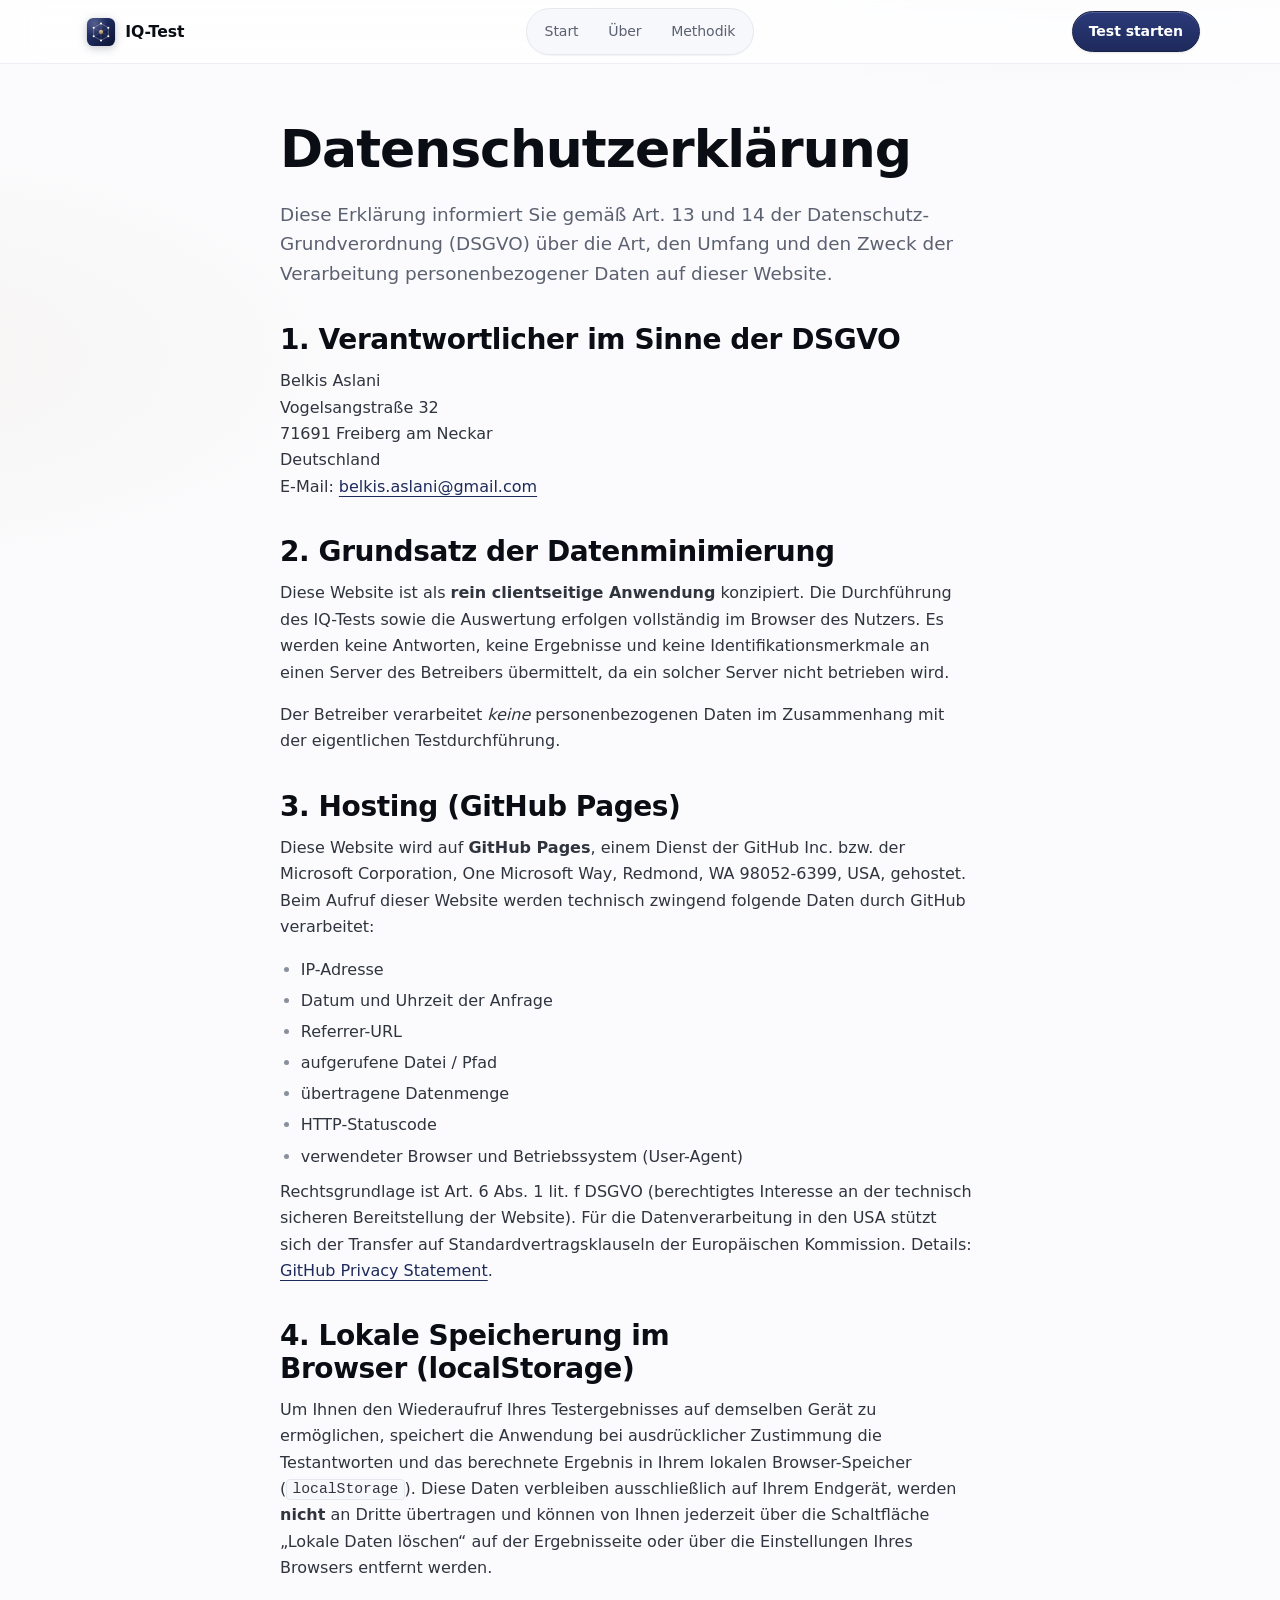
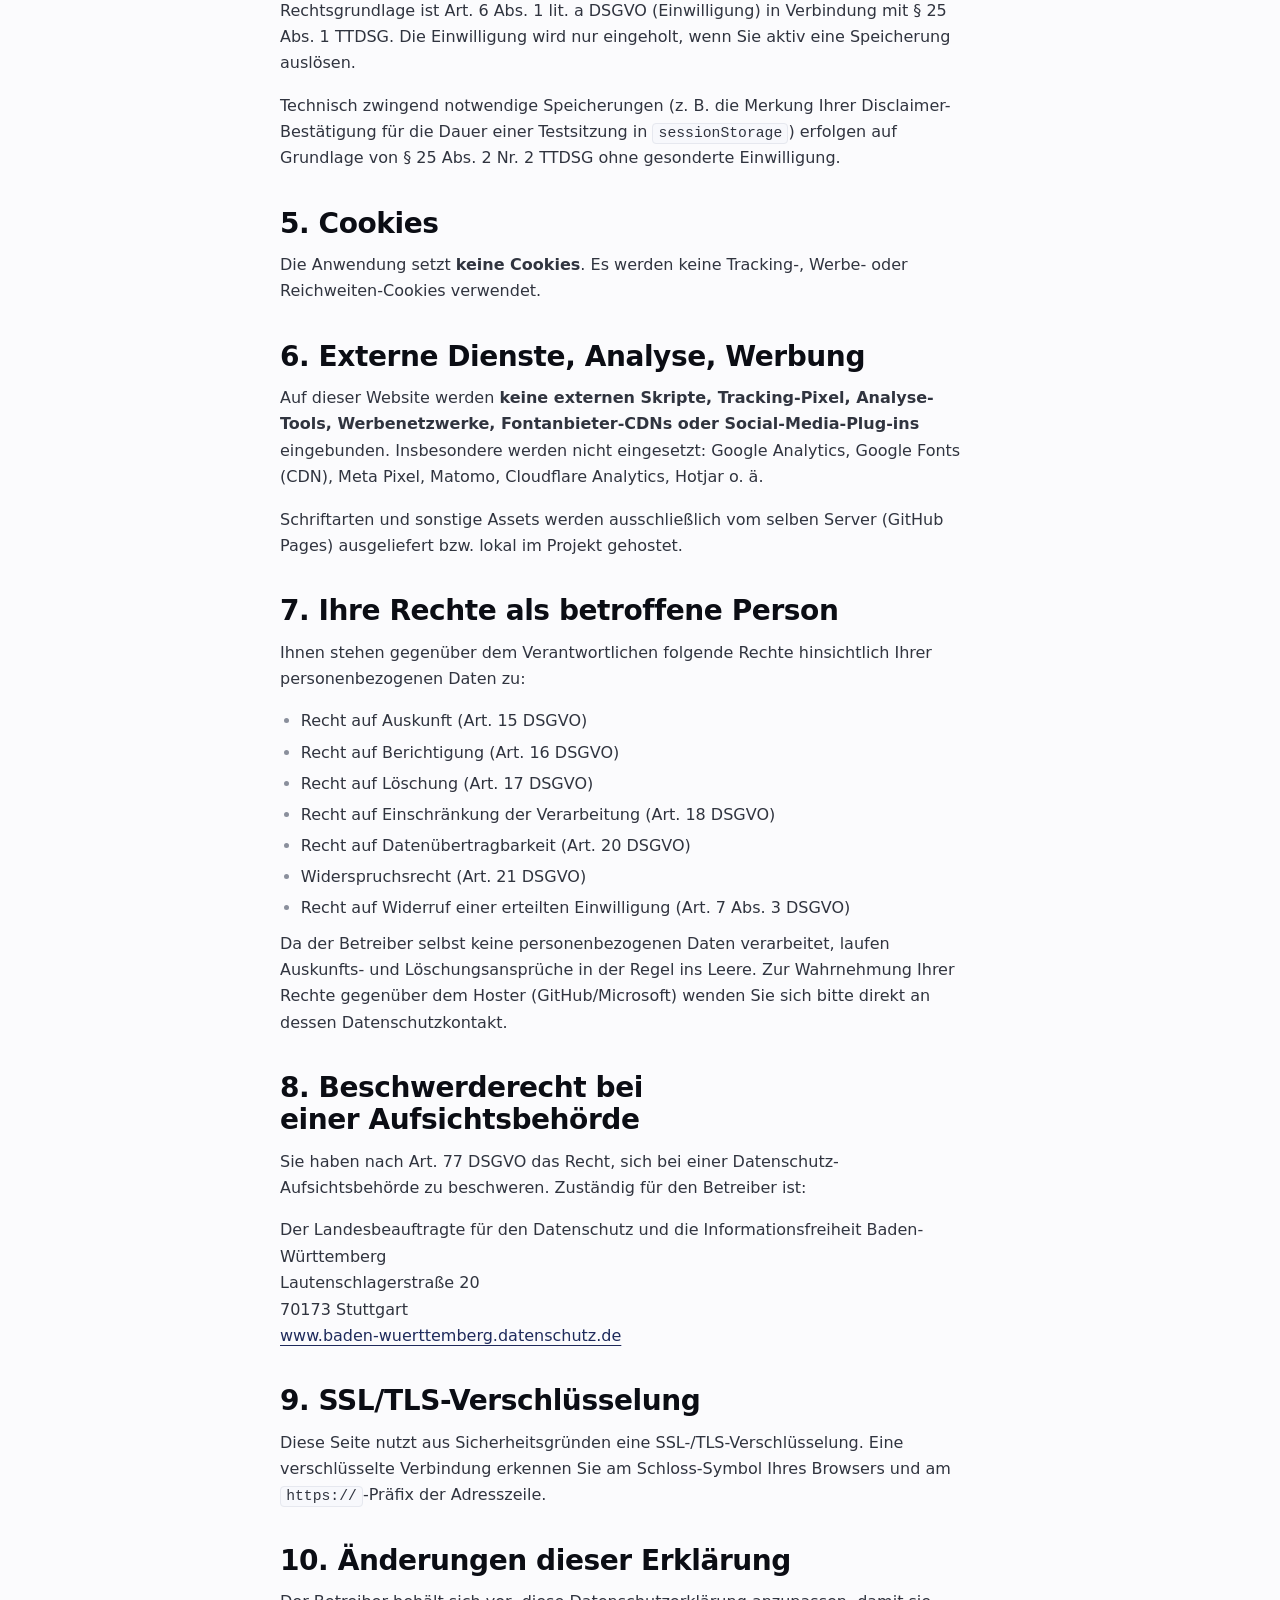
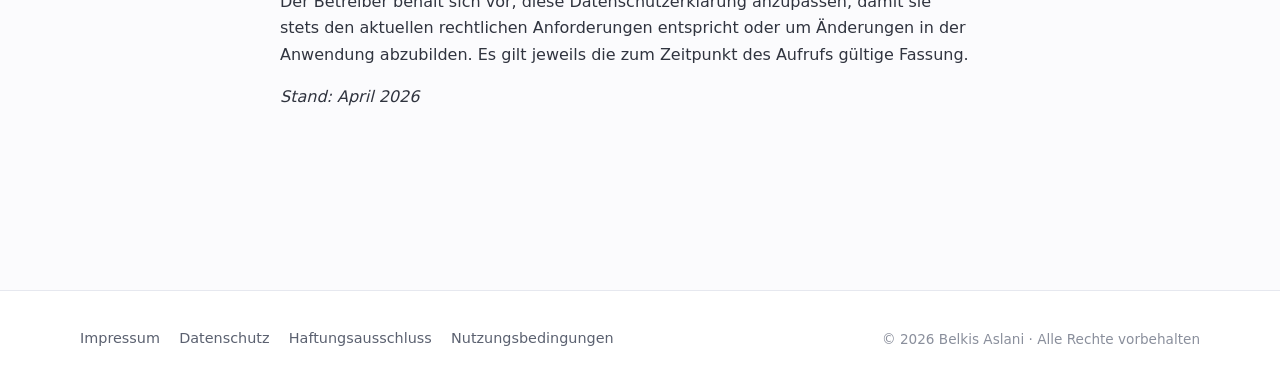
==== commit 2b1fa36e: "feat: Options-Shuffle + moderner 3-Spalten-Header + symmetrisches Layout Antwort-Reihenfolge: - Fish" ====
--- a/datenschutz.html
+++ b/datenschutz.html
@@ -15,17 +15,17 @@
 <body>
   <a class="skiplink" href="#main">Zum Inhalt springen</a>
   <header class="site-header">
-    <div class="container">
+    <div class="container header-grid">
       <a class="brand" href="index.html" aria-label="Zur Startseite">
         <span class="brand-mark" aria-hidden="true"></span>
-        <span class="brand-name">IQ-Test · CHC</span>
+        <span class="brand-name">IQ-Test</span>
       </a>
       <nav class="site-nav" aria-label="Hauptnavigation">
         <a href="index.html">Start</a>
         <a href="ueber.html">Über</a>
         <a href="methodik.html">Methodik</a>
-        <a href="test.html" class="btn-nav">Test starten</a>
       </nav>
+      <a href="test.html" class="btn-nav">Test starten</a>
     </div>
   </header>
 
--- a/assets/css/main.css
+++ b/assets/css/main.css
@@ -127,72 +127,93 @@
 }
 .skiplink:focus { top: 0.75rem; }
 
-/* ───────── Header ───────── */
+/* ───────── Header – 3-Spalten-Grid, Pill-Nav in der Mitte ───────── */
 .site-header {
   position: sticky; top: 0; z-index: 40;
   height: var(--header-h);
-  background: color-mix(in srgb, var(--surface) 82%, transparent);
-  backdrop-filter: saturate(180%) blur(14px);
-  -webkit-backdrop-filter: saturate(180%) blur(14px);
-  border-bottom: 1px solid color-mix(in srgb, var(--line) 80%, transparent);
-}
-.site-header .container {
+  background: color-mix(in srgb, var(--surface) 78%, transparent);
+  backdrop-filter: saturate(180%) blur(18px);
+  -webkit-backdrop-filter: saturate(180%) blur(18px);
+  border-bottom: 1px solid color-mix(in srgb, var(--line) 70%, transparent);
+}
+.header-grid {
   height: 100%;
-  display: flex; align-items: center; justify-content: space-between;
+  display: grid;
+  grid-template-columns: 1fr auto 1fr;
+  align-items: center;
   gap: 0.75rem;
 }
 .brand {
-  display: inline-flex; align-items: center; gap: 0.55rem;
+  justify-self: start;
+  display: inline-flex; align-items: center; gap: 0.6rem;
   font-weight: 650; font-size: 0.98rem; letter-spacing: -0.01em;
   text-decoration: none; color: var(--ink);
-  padding: 0.25rem 0.4rem; border-radius: var(--r-xs);
+  padding: 0.3rem 0.5rem 0.3rem 0.35rem; border-radius: var(--r-pill);
   transition: background 0.15s var(--ease);
 }
 .brand:hover { background: var(--surface-2); text-decoration: none; }
 .brand-mark {
-  position: relative;
-  width: 26px; height: 26px; border-radius: 8px;
-  background:
-    linear-gradient(135deg, var(--accent) 0%, var(--accent-2) 70%, var(--highlight) 140%);
-  box-shadow: inset 0 1px 0 rgba(255,255,255,0.15), var(--shadow-xs);
-}
-.brand-mark::after {
-  content: ""; position: absolute; inset: 6px;
-  border-radius: 4px;
-  background: radial-gradient(circle at 30% 30%, rgba(255,255,255,0.55), transparent 55%);
-}
-.brand-name { white-space: nowrap; }
-
-/* Nav */
+  width: 30px; height: 30px;
+  background: url("../img/favicon.svg") center / contain no-repeat;
+  filter: drop-shadow(0 2px 4px rgba(15,23,42,0.25));
+  flex-shrink: 0;
+}
+.brand-name { white-space: nowrap; letter-spacing: -0.005em; }
+
+/* Pill-Nav mittig */
 .site-nav {
-  display: flex; align-items: center;
-  gap: 0.15rem;
+  justify-self: center;
+  display: inline-flex; align-items: center; gap: 0.15rem;
+  padding: 0.25rem;
+  background: var(--surface-2);
+  border: 1px solid var(--line);
+  border-radius: var(--r-pill);
+  box-shadow: var(--shadow-xs);
 }
 .site-nav a {
   text-decoration: none; color: var(--ink-muted);
-  font-size: 0.92rem; font-weight: 500;
-  padding: 0.5rem 0.7rem; border-radius: var(--r-xs);
-  transition: color 0.12s, background 0.12s;
-}
-.site-nav a:hover { color: var(--ink); background: var(--surface-2); }
+  font-size: 0.88rem; font-weight: 500;
+  padding: 0.45rem 0.85rem; border-radius: var(--r-pill);
+  transition: color 0.15s var(--ease), background 0.15s var(--ease);
+  letter-spacing: -0.005em;
+}
+.site-nav a:hover { color: var(--ink); background: var(--surface); }
+.site-nav a[aria-current="page"] {
+  color: var(--ink); background: var(--surface); box-shadow: var(--shadow-xs);
+}
+
+/* Primär-CTA rechts */
 .btn-nav {
-  background: var(--accent) !important; color: var(--accent-ink) !important;
-  padding: 0.5rem 0.9rem !important; font-weight: 600;
-  box-shadow: 0 1px 0 rgba(255,255,255,0.15) inset, var(--shadow-sm);
-}
-.btn-nav:hover { background: var(--accent-2) !important; transform: translateY(-1px); }
-
-/* Mobile Header Kompakt */
+  justify-self: end;
+  display: inline-flex; align-items: center; gap: 0.4rem;
+  padding: 0.5rem 1rem;
+  background: linear-gradient(180deg, var(--accent-2), var(--accent));
+  color: var(--accent-ink);
+  font-size: 0.88rem; font-weight: 600; letter-spacing: -0.005em;
+  border: 1px solid color-mix(in srgb, var(--accent) 80%, #000 20%);
+  border-radius: var(--r-pill);
+  box-shadow: 0 1px 0 rgba(255,255,255,0.18) inset, var(--shadow-sm);
+  text-decoration: none;
+  transition: transform 0.08s var(--ease), box-shadow 0.15s, filter 0.15s;
+}
+.btn-nav:hover { transform: translateY(-1px); filter: brightness(1.08); box-shadow: var(--shadow-md); color: var(--accent-ink); }
+.btn-nav:active { transform: translateY(0); }
+
+/* Mobile Header kompakt */
+@media (max-width: 760px) {
+  .brand-name { display: none; }
+  .site-nav { gap: 0; padding: 0.2rem; }
+  .site-nav a { padding: 0.4rem 0.7rem; font-size: 0.85rem; }
+}
 @media (max-width: 520px) {
-  .brand-name { display: none; }
-  .site-nav { gap: 0; }
-  .site-nav a:not(.btn-nav) {
-    padding: 0.4rem 0.55rem; font-size: 0.85rem;
-  }
-  .btn-nav { padding: 0.45rem 0.75rem !important; font-size: 0.85rem; }
+  .header-grid { grid-template-columns: auto 1fr auto; }
+  .site-nav { padding: 0.18rem; }
+  .site-nav a { padding: 0.35rem 0.6rem; font-size: 0.82rem; }
+  .btn-nav { padding: 0.45rem 0.8rem; font-size: 0.82rem; }
 }
 @media (max-width: 400px) {
-  .site-nav a:not(.btn-nav) { display: none; }
+  .site-nav { display: none; }
+  .header-grid { grid-template-columns: 1fr auto; }
 }
 
 /* ───────── Typografie ───────── */
@@ -277,21 +298,23 @@
 .row { display: flex; gap: 0.8rem; align-items: center; flex-wrap: wrap; }
 :focus-visible { outline: var(--focus); outline-offset: 2px; border-radius: var(--r-xs); }
 
-/* ───────── Hero (Index) ───────── */
+/* ───────── Hero (Index) – zentriert & symmetrisch ───────── */
 .hero {
   padding-block: clamp(2.5rem, 6vw, 5rem) 2rem;
   position: relative;
-}
+  text-align: center;
+}
+.hero > * { margin-inline: auto; }
 .hero .eyebrow {
   display: inline-flex; align-items: center; gap: 0.55rem;
-  padding: 0.35rem 0.75rem;
+  padding: 0.35rem 0.9rem;
   font-size: 0.78rem; font-weight: 600;
-  letter-spacing: 0.06em; text-transform: uppercase;
+  letter-spacing: 0.08em; text-transform: uppercase;
   color: var(--accent);
   background: var(--accent-tint);
-  border: 1px solid color-mix(in srgb, var(--accent) 20%, transparent);
+  border: 1px solid color-mix(in srgb, var(--accent) 22%, transparent);
   border-radius: var(--r-pill);
-  margin-bottom: 1.25rem;
+  margin-bottom: 1.5rem;
 }
 .hero .eyebrow::before {
   content: ""; width: 6px; height: 6px; border-radius: 50%;
@@ -303,34 +326,49 @@
   font-weight: 720;
   letter-spacing: -0.025em;
   margin-block: 0.5rem 1.25rem;
+  max-width: 22ch;
 }
 .hero h1 .gradient {
   background: linear-gradient(120deg, var(--accent) 10%, var(--highlight) 95%);
   -webkit-background-clip: text; background-clip: text; color: transparent;
 }
-.hero .lead { font-size: 1.15rem; max-width: 60ch; }
+.hero .lead { font-size: 1.15rem; max-width: 58ch; }
 .hero-actions {
-  display: flex; gap: 0.75rem; flex-wrap: wrap;
+  display: flex; gap: 0.75rem; flex-wrap: wrap; justify-content: center;
   margin-top: 1.75rem;
 }
 .hero-meta {
-  display: flex; flex-wrap: wrap; gap: 0.5rem 1.5rem;
-  margin-top: 2rem; padding-top: 1.25rem;
+  display: flex; flex-wrap: wrap; justify-content: center;
+  gap: 0.5rem 1.75rem;
+  margin-top: 2.25rem; padding-top: 1.5rem;
+  max-width: 640px;
   border-top: 1px solid var(--line);
   font-size: 0.88rem; color: var(--ink-muted);
 }
-.hero-meta span { display: inline-flex; align-items: center; gap: 0.4rem; }
+.hero-meta span { display: inline-flex; align-items: center; gap: 0.45rem; }
 .hero-meta span::before {
   content: ""; width: 6px; height: 6px; border-radius: 50%;
   background: var(--ok); box-shadow: 0 0 0 3px color-mix(in srgb, var(--ok) 20%, transparent);
 }
 
-/* ───────── Cards Grid ───────── */
+/* Nicht-Hero-Sections der Homepage zentrieren. */
+main > section.container:not(.hero) {
+  text-align: center;
+  padding-block: 2rem;
+}
+main > section.container:not(.hero) > h2 { margin-inline: auto; }
+main > section.container:not(.hero) > p {
+  margin-inline: auto; max-width: 62ch; text-align: center;
+}
+
+/* ───────── Cards Grid – symmetrisch ───────── */
 .grid-3 {
   display: grid;
   grid-template-columns: repeat(auto-fit, minmax(260px, 1fr));
   gap: 1rem;
-  margin-top: 1.5rem;
+  margin: 1.75rem auto 0;
+  max-width: 960px;
+  text-align: left;
 }
 .card {
   position: relative;
@@ -375,10 +413,17 @@
     var(--surface);
 }
 
-/* ───────── Test Shell ───────── */
-.test-shell { padding-block: 1.25rem 3rem; }
+/* ───────── Test Shell – scrollfrei, symmetrisch zentriert ───────── */
+.test-shell {
+  padding-block: 1rem 1.5rem;
+  min-height: calc(100dvh - var(--header-h));
+  display: flex; flex-direction: column;
+  max-width: 860px; margin-inline: auto;
+}
+#test-engine-root { flex: 1; display: flex; flex-direction: column; min-height: 0; }
+#test-shell { flex: 1; display: flex; flex-direction: column; min-height: 0; }
 .progress-wrap {
-  display: flex; align-items: center; gap: 0.9rem; margin-bottom: 1.2rem;
+  display: flex; align-items: center; gap: 0.9rem; margin-bottom: 1rem;
   flex-wrap: wrap;
 }
 .progress-bar {
@@ -412,49 +457,78 @@
 }
 @keyframes pulse { 50% { box-shadow: 0 0 0 4px color-mix(in srgb, var(--danger) 18%, transparent); } }
 
-/* Item-Panel */
+/* Item-Panel – nutzt gesamte Resthöhe, interner Scroll nur im Stimulus */
 .item-panel {
   background: var(--surface);
   border: 1px solid var(--line);
   border-radius: var(--r-lg);
-  padding: clamp(1.25rem, 3vw, 2.25rem);
+  padding: clamp(1rem, 2.5vw, 1.75rem);
   box-shadow: var(--shadow-md);
+  flex: 1; min-height: 0;
+  display: flex; flex-direction: column; gap: 0.75rem;
 }
 .item-stimulus {
+  flex: 1 1 auto; min-height: 0;
   display: flex; flex-direction: column; align-items: center; justify-content: center;
-  min-height: 180px; text-align: center; gap: 0.3rem;
-  padding: 1rem 0;
+  text-align: center; gap: 0.4rem;
+  padding: 0.25rem 0;
+  overflow-y: auto;
 }
 .item-svg {
-  width: min(380px, 100%); height: auto; color: var(--ink);
+  width: auto; max-width: min(380px, 100%);
+  max-height: min(42vh, 360px); height: auto;
+  color: var(--ink);
   filter: drop-shadow(0 2px 6px rgba(15,23,42,0.08));
 }
 .item-text {
-  font-size: 1.05rem; color: var(--ink);
+  font-size: 1.02rem; color: var(--ink);
   white-space: pre-wrap; margin: 0;
-  max-width: 60ch;
+  max-width: 58ch;
 }
 .item-question {
-  margin-top: 1.25rem; font-weight: 600; font-size: 1.05rem;
-  color: var(--ink); letter-spacing: -0.005em;
-}
-
-/* Optionen */
+  font-weight: 600; font-size: 1rem; color: var(--ink);
+  letter-spacing: -0.005em; text-align: center;
+  margin: 0;
+}
+
+/* Options-Grid – symmetrisches Layout je Anzahl, nie Scrollen */
 .options-grid {
-  margin-top: 1.2rem;
   display: grid;
-  grid-template-columns: repeat(auto-fit, minmax(180px, 1fr));
-  gap: 0.65rem;
-}
+  gap: 0.55rem;
+  width: 100%;
+  margin-inline: auto;
+}
+.options-grid[data-count="2"] { grid-template-columns: repeat(2, minmax(0, 1fr)); max-width: 480px; }
+.options-grid[data-count="3"] { grid-template-columns: repeat(3, minmax(0, 1fr)); }
+.options-grid[data-count="4"] { grid-template-columns: repeat(2, minmax(0, 1fr)); max-width: 560px; }
+.options-grid[data-count="5"] { grid-template-columns: repeat(5, minmax(0, 1fr)); }
+.options-grid[data-count="6"] { grid-template-columns: repeat(3, minmax(0, 1fr)); }
+
+/* SVG-Optionen brauchen mehr Fläche */
+.options-grid[data-mode="svg"] { gap: 0.5rem; }
+.options-grid[data-mode="svg"][data-count="5"],
+.options-grid[data-mode="svg"][data-count="6"] {
+  grid-template-columns: repeat(3, minmax(0, 1fr));
+}
+
+/* Mobile: maximal 2 Spalten */
+@media (max-width: 640px) {
+  .options-grid[data-count="3"],
+  .options-grid[data-count="5"],
+  .options-grid[data-count="6"] { grid-template-columns: repeat(2, minmax(0, 1fr)); }
+}
+@media (max-width: 380px) {
+  .options-grid { grid-template-columns: minmax(0, 1fr) !important; }
+}
+
 .option {
-  display: flex; align-items: center; gap: 0.75rem;
-  padding: 0.8rem 1rem;
-  min-height: 60px;
+  display: flex; align-items: center; gap: 0.6rem;
+  padding: 0.6rem 0.75rem;
+  min-height: 48px;
   background: var(--surface);
   border: 1px solid var(--line-strong);
   border-radius: var(--r-sm);
-  text-align: left;
-  cursor: pointer;
+  text-align: left; cursor: pointer;
   transition: transform 0.08s var(--ease), border-color 0.15s, background 0.15s, box-shadow 0.15s;
   box-shadow: var(--shadow-xs);
 }
@@ -472,26 +546,29 @@
 .option-marker {
   display: inline-flex; align-items: center; justify-content: center;
   flex-shrink: 0;
-  width: 28px; height: 28px; border-radius: 50%;
+  width: 24px; height: 24px; border-radius: 50%;
   border: 1px solid var(--line-strong);
   background: var(--bg-soft);
-  font-family: var(--font-mono); font-weight: 700; font-size: 0.82rem;
+  font-family: var(--font-mono); font-weight: 700; font-size: 0.76rem;
   color: var(--ink-muted);
   transition: background 0.15s, color 0.15s, border-color 0.15s;
 }
 .option.selected .option-marker {
   background: var(--accent); color: var(--accent-ink); border-color: var(--accent);
 }
-.option-content { flex: 1; min-width: 0; color: var(--ink); font-size: 0.97rem; }
+.option-content { flex: 1; min-width: 0; color: var(--ink); font-size: 0.94rem; line-height: 1.35; }
 .option-content svg {
-  max-width: 88px; max-height: 88px; margin: 0 auto; color: var(--ink);
-  display: block;
-}
+  width: 100%; height: auto;
+  max-width: 72px; max-height: 72px; margin: 0 auto;
+  color: var(--ink); display: block;
+}
+.options-grid[data-mode="svg"] .option { flex-direction: column; text-align: center; padding: 0.55rem; gap: 0.4rem; }
+.options-grid[data-mode="svg"] .option-marker { width: 22px; height: 22px; font-size: 0.72rem; }
 
 .actions-row {
-  display: flex; justify-content: flex-end; align-items: center;
+  display: flex; justify-content: center; align-items: center;
   gap: 0.6rem; flex-wrap: wrap;
-  margin-top: 1.5rem;
+  margin-top: 0.5rem;
 }
 
 /* Block-Intro */
